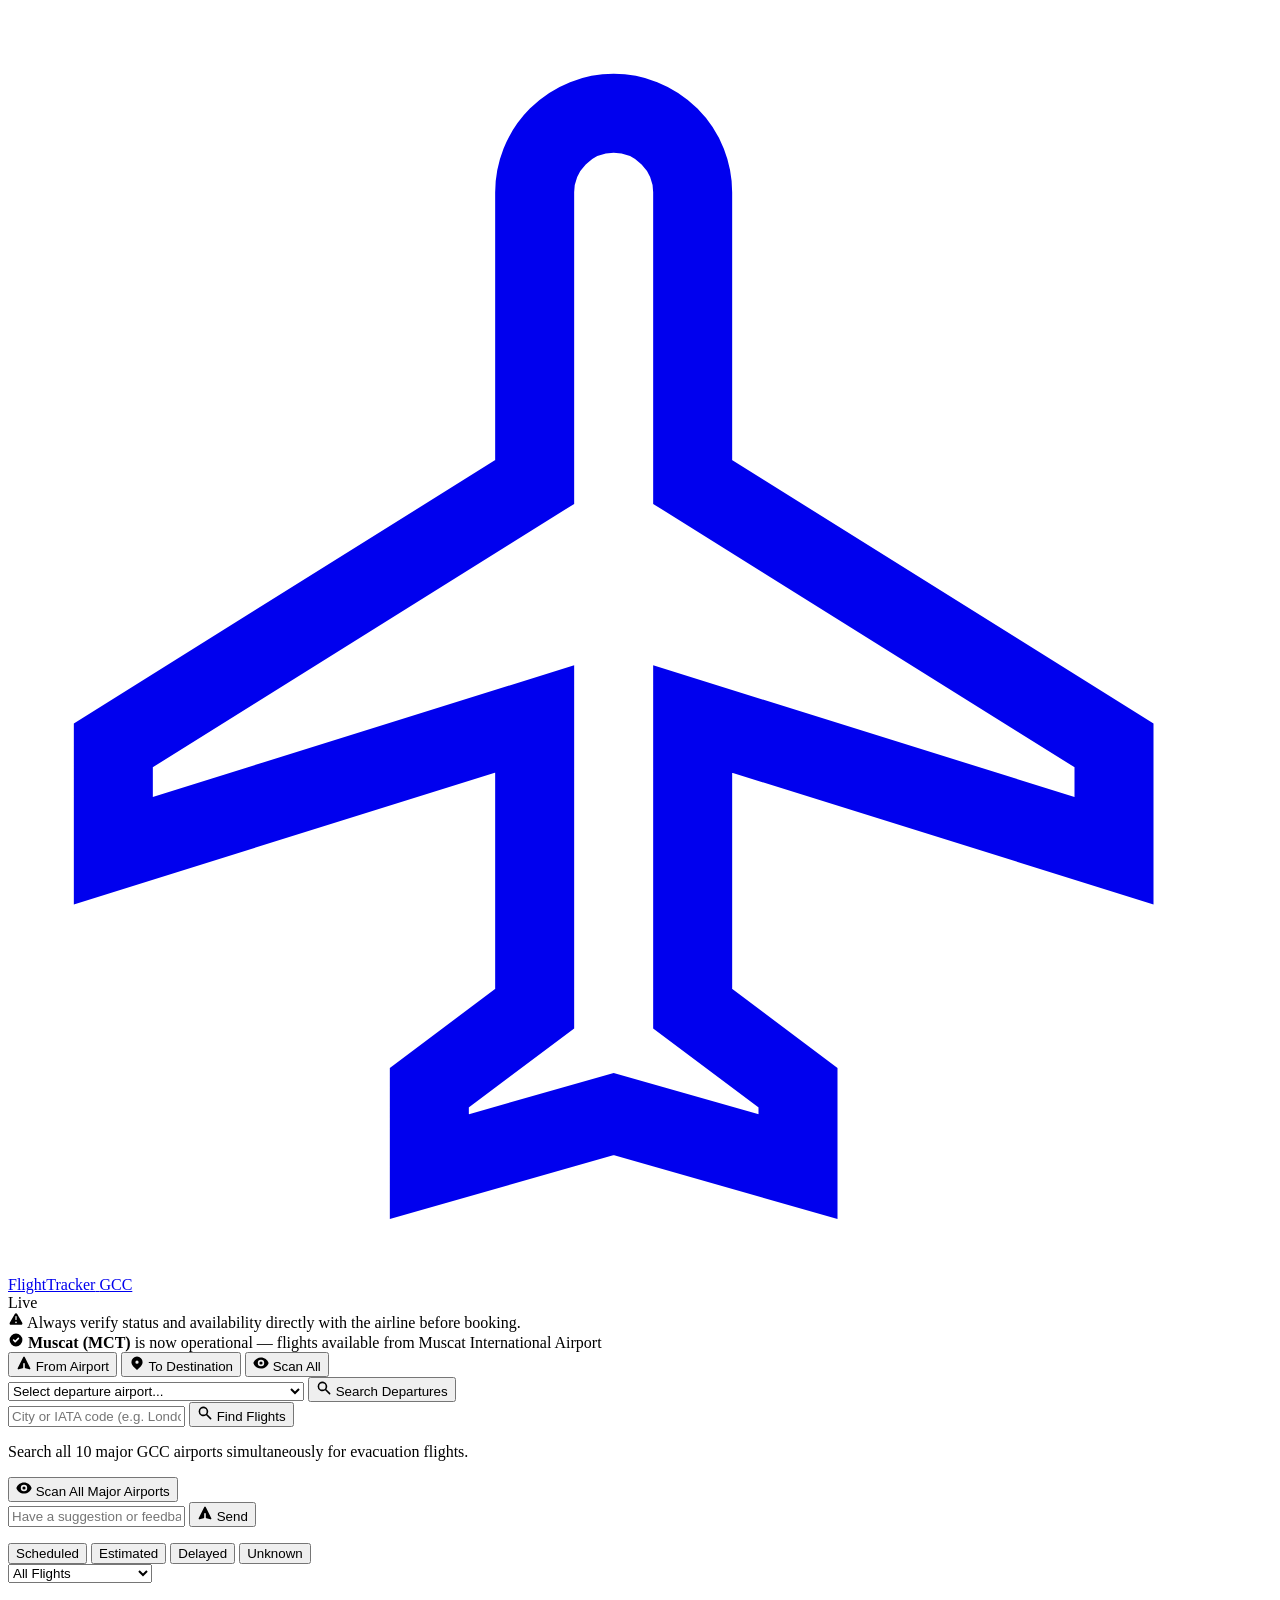
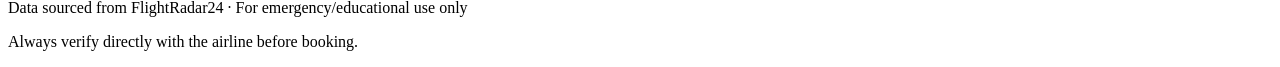
==== public/index.html @ 7401077b "Dark aviation theme, fix departed count, improve airline deep-links - Redesign: Dark command center " ====
<!DOCTYPE html>
<html lang="en">
<head>
    <meta charset="UTF-8">
    <meta name="viewport" content="width=device-width, initial-scale=1.0">
    <title>GCC Evacuation Flight Tracker</title>
    <link rel="preconnect" href="https://fonts.googleapis.com">
    <link rel="preconnect" href="https://fonts.gstatic.com" crossorigin>
    <link href="https://fonts.googleapis.com/css2?family=Inter:wght@400;500;600;700;800&family=JetBrains+Mono:wght@500;700&display=swap" rel="stylesheet">
    <link rel="stylesheet" href="/style.css">
    <script>
      window.va = window.va || function () { (window.vaq = window.vaq || []).push(arguments); };
    </script>
    <script defer src="/_vercel/insights/script.js"></script>
</head>
<body>

    <!-- Top bar: branding + live indicators -->
    <nav class="topbar">
        <div class="topbar-inner">
            <div class="brand">
                <a href="/" class="brand-link">
                    <svg class="brand-icon" viewBox="0 0 24 24" fill="none" stroke="currentColor" stroke-width="1.5"><path d="M21 16v-2l-8-5V3.5a1.5 1.5 0 00-3 0V9l-8 5v2l8-2.5V19l-2 1.5V22l3.5-1 3.5 1v-1.5L13 19v-5.5l8 2.5z"/></svg>
                    <div>
                        <span class="brand-title">FlightTracker</span>
                        <span class="brand-region">GCC</span>
                    </div>
                </a>
            </div>
            <div class="topbar-right">
                <span id="connection-pill" class="pill pill-live hidden">
                    <span class="live-dot"></span>
                    <span id="connection-text">Live</span>
                </span>
                <span id="auto-refresh-info" class="pill pill-muted"></span>
            </div>
        </div>
    </nav>

    <!-- Alert banner -->
    <div class="alert-strip">
        <svg viewBox="0 0 20 20" fill="currentColor" width="16" height="16"><path fill-rule="evenodd" d="M8.485 2.495c.673-1.167 2.357-1.167 3.03 0l6.28 10.875c.673 1.167-.168 2.625-1.516 2.625H3.72c-1.347 0-2.189-1.458-1.515-2.625L8.485 2.495zM10 5a.75.75 0 01.75.75v3.5a.75.75 0 01-1.5 0v-3.5A.75.75 0 0110 5zm0 9a1 1 0 100-2 1 1 0 000 2z" clip-rule="evenodd"/></svg>
        Always verify status and availability directly with the airline before booking.
    </div>

    <!-- Operational status banners -->
    <div class="ops-banner ops-banner-open">
        <svg viewBox="0 0 20 20" fill="currentColor" width="16" height="16"><path fill-rule="evenodd" d="M10 18a8 8 0 100-16 8 8 0 000 16zm3.707-9.293a1 1 0 00-1.414-1.414L9 10.586 7.707 9.293a1 1 0 00-1.414 1.414l2 2a1 1 0 001.414 0l4-4z" clip-rule="evenodd"/></svg>
        <span><strong>Muscat (MCT)</strong> is now operational &mdash; flights available from Muscat International Airport</span>
    </div>

    <main>
        <!-- Search panel -->
        <section class="search-panel">
            <div class="search-tabs">
                <button class="tab active" data-tab="departure" onclick="switchTab('departure')">
                    <svg viewBox="0 0 20 20" fill="currentColor" width="16" height="16"><path d="M10.894 2.553a1 1 0 00-1.788 0l-7 14a1 1 0 001.169 1.409l5-1.429A1 1 0 009 15.571V11a1 1 0 112 0v4.571a1 1 0 00.725.962l5 1.428a1 1 0 001.17-1.408l-7-14z"/></svg>
                    From Airport
                </button>
                <button class="tab" data-tab="destination" onclick="switchTab('destination')">
                    <svg viewBox="0 0 20 20" fill="currentColor" width="16" height="16"><path fill-rule="evenodd" d="M5.05 4.05a7 7 0 119.9 9.9L10 18.9l-4.95-4.95a7 7 0 010-9.9zM10 11a2 2 0 100-4 2 2 0 000 4z" clip-rule="evenodd"/></svg>
                    To Destination
                </button>
                <button class="tab" data-tab="scan" onclick="switchTab('scan')">
                    <svg viewBox="0 0 20 20" fill="currentColor" width="16" height="16"><path d="M10 12a2 2 0 100-4 2 2 0 000 4z"/><path fill-rule="evenodd" d="M.458 10C1.732 5.943 5.522 3 10 3s8.268 2.943 9.542 7c-1.274 4.057-5.064 7-9.542 7S1.732 14.057.458 10zM14 10a4 4 0 11-8 0 4 4 0 018 0z" clip-rule="evenodd"/></svg>
                    Scan All
                </button>
            </div>

            <div class="search-body">
                <!-- Departure tab -->
                <div class="tab-content active" id="tab-departure">
                    <select id="airport-select" class="input-field">
                        <option value="">Select departure airport...</option>
                        <optgroup label="Major Hubs">
                            <option value="DXB">Dubai (DXB) - Dubai International</option>
                            <option value="AUH">Abu Dhabi (AUH) - Zayed International</option>
                            <option value="DOH">Doha (DOH) - Hamad International</option>
                            <option value="RUH">Riyadh (RUH) - King Khalid International</option>
                            <option value="JED">Jeddah (JED) - King Abdulaziz International</option>
                            <option value="KWI">Kuwait City (KWI) - Kuwait International</option>
                            <option value="MCT">Muscat (MCT) - Muscat International</option>
                            <option value="BAH">Manama (BAH) - Bahrain International</option>
                            <option value="DMM">Dammam (DMM) - King Fahd International</option>
                            <option value="SHJ">Sharjah (SHJ) - Sharjah International</option>
                        </optgroup>
                        <optgroup label="Other GCC Airports">
                            <option value="DWC">Dubai (DWC) - Al Maktoum International</option>
                            <option value="RKT">Ras Al Khaimah (RKT)</option>
                            <option value="FJR">Fujairah (FJR)</option>
                            <option value="MED">Medina (MED)</option>
                            <option value="AHB">Abha (AHB)</option>
                            <option value="TIF">Taif (TIF)</option>
                            <option value="TUU">Tabuk (TUU)</option>
                            <option value="GIZ">Jazan (GIZ)</option>
                            <option value="SLL">Salalah (SLL)</option>
                        </optgroup>
                    </select>
                    <button id="btn-search" class="btn-primary" onclick="searchFlights()">
                        <svg viewBox="0 0 20 20" fill="currentColor" width="16" height="16"><path fill-rule="evenodd" d="M8 4a4 4 0 100 8 4 4 0 000-8zM2 8a6 6 0 1110.89 3.476l4.817 4.817a1 1 0 01-1.414 1.414l-4.816-4.816A6 6 0 012 8z" clip-rule="evenodd"/></svg>
                        Search Departures
                    </button>
                </div>

                <!-- Destination tab -->
                <div class="tab-content" id="tab-destination">
                    <input type="text" id="dest-input" class="input-field" placeholder="City or IATA code (e.g. London, LHR, DEL...)" maxlength="40" autocomplete="off">
                    <button id="btn-dest-search" class="btn-primary" onclick="searchByDestination()">
                        <svg viewBox="0 0 20 20" fill="currentColor" width="16" height="16"><path fill-rule="evenodd" d="M8 4a4 4 0 100 8 4 4 0 000-8zM2 8a6 6 0 1110.89 3.476l4.817 4.817a1 1 0 01-1.414 1.414l-4.816-4.816A6 6 0 012 8z" clip-rule="evenodd"/></svg>
                        Find Flights
                    </button>
                </div>

                <!-- Scan tab -->
                <div class="tab-content" id="tab-scan">
                    <p class="scan-desc">Search all 10 major GCC airports simultaneously for evacuation flights.</p>
                    <button id="btn-scan-all" class="btn-danger" onclick="scanAll()">
                        <svg viewBox="0 0 20 20" fill="currentColor" width="16" height="16"><path d="M10 12a2 2 0 100-4 2 2 0 000 4z"/><path fill-rule="evenodd" d="M.458 10C1.732 5.943 5.522 3 10 3s8.268 2.943 9.542 7c-1.274 4.057-5.064 7-9.542 7S1.732 14.057.458 10zM14 10a4 4 0 11-8 0 4 4 0 018 0z" clip-rule="evenodd"/></svg>
                        Scan All Major Airports
                    </button>
                </div>
            </div>
        </section>

        <!-- Suggestion box -->
        <section class="suggestion-box">
            <form id="suggestion-form" onsubmit="submitSuggestion(event)">
                <div class="suggestion-inner">
                    <input type="text" id="suggestion-input" class="input-field" placeholder="Have a suggestion or feedback? Type here..." maxlength="300" autocomplete="off">
                    <button type="submit" class="btn-suggestion">
                        <svg viewBox="0 0 20 20" fill="currentColor" width="16" height="16"><path d="M10.894 2.553a1 1 0 00-1.788 0l-7 14a1 1 0 001.169 1.409l5-1.429A1 1 0 009 15.571V11a1 1 0 112 0v4.571a1 1 0 00.725.962l5 1.428a1 1 0 001.17-1.408l-7-14z"/></svg>
                        Send
                    </button>
                </div>
                <p id="suggestion-feedback" class="suggestion-feedback hidden"></p>
            </form>
        </section>

        <!-- Filter bar -->
        <section class="filter-bar" id="filter-bar">
            <div class="status-pills">
                <button class="status-pill active" data-status="scheduled" onclick="toggleStatusPill(this)">Scheduled</button>
                <button class="status-pill active" data-status="estimated" onclick="toggleStatusPill(this)">Estimated</button>
                <button class="status-pill" data-status="delayed" onclick="toggleStatusPill(this)">Delayed</button>
                <button class="status-pill" data-status="unknown" onclick="toggleStatusPill(this)">Unknown</button>
            </div>
            <div class="filter-meta">
                <select id="filter-availability" class="filter-select">
                    <option value="all">All Flights</option>
                    <option value="available">Seats Available</option>
                    <option value="unknown">Unknown Availability</option>
                </select>
                <span id="avail-status-text" class="meta-text"></span>
            </div>
        </section>

        <!-- Status row -->
        <section id="status-bar" class="status-row hidden">
            <div class="status-left">
                <span id="status-text"></span>
                <span id="flight-count" class="flight-count"></span>
            </div>
            <div class="status-right">
                <span id="last-updated" class="meta-text"></span>
            </div>
        </section>

        <!-- Departed flights summary banner (major airports only) -->
        <div id="departed-summary" class="departed-summary hidden"></div>

        <div id="error-banner" class="error-banner hidden"></div>

        <!-- Results -->
        <section id="results">
            <div id="flights-container"></div>
        </section>

    </main>

    <footer>
        <p>Data sourced from FlightRadar24 &middot; For emergency/educational use only</p>
        <p>Always verify directly with the airline before booking.</p>
    </footer>

    <script>
        const API_BASE = '/api';
        const AUTO_REFRESH_SECONDS = 120;
        const FETCH_TIMEOUT_MS = 15000;
        const MAX_RETRIES = 2;
        const ROWS_PER_PAGE = 15;

        let autoRefreshTimer = null;
        let countdownTimer = null;
        let countdownSeconds = 0;
        let lastFetchedAt = null;
        let lastMode = null;
        let lastSearchIata = null;
        let lastSearchDest = null;
        let lastData = null;

        const currentPage = {};
        let lastFiltered = null;

        // Availability state
        const availabilityCache = {};
        let availabilityEnabled = false;
        let availabilityChecking = false;
        let availRefreshTimer = null;
        const AVAIL_REFRESH_MS = 120000;

        // AviationStack verification state
        const verificationCache = {};
        let verificationEnabled = false;
        let verificationChecking = false;
        let verifyRefreshTimer = null;
        const VERIFY_REFRESH_MS = 900000;

        // ---- Tab switching ----

        function switchTab(tab) {
            document.querySelectorAll('.tab').forEach(t => t.classList.toggle('active', t.dataset.tab === tab));
            document.querySelectorAll('.tab-content').forEach(c => c.classList.remove('active'));
            document.getElementById(`tab-${tab}`).classList.add('active');
        }

        // ---- Fetch with timeout and retry ----

        async function fetchWithTimeout(url, timeoutMs = FETCH_TIMEOUT_MS) {
            const controller = new AbortController();
            const id = setTimeout(() => controller.abort(), timeoutMs);
            try {
                const resp = await fetch(url, { signal: controller.signal });
                clearTimeout(id);
                return resp;
            } catch (e) {
                clearTimeout(id);
                throw e;
            }
        }

        async function fetchWithRetry(url, retries = MAX_RETRIES) {
            let lastErr;
            let lastResp;
            for (let i = 0; i <= retries; i++) {
                try {
                    const resp = await fetchWithTimeout(url);
                    if (resp.ok) return resp;
                    lastResp = resp;
                    if (resp.status >= 400 && resp.status < 500) return resp;
                    if (i >= retries) return resp;
                } catch (e) {
                    lastErr = e;
                }
                if (i < retries) {
                    const wait = 1000 * (2 ** i);
                    await new Promise(r => setTimeout(r, wait));
                }
            }
            if (lastResp) return lastResp;
            throw lastErr;
        }

        async function safeJson(resp) {
            try {
                return await resp.json();
            } catch (e) {
                const text = await resp.text().catch(() => '');
                return { error: text || `Server error (HTTP ${resp.status})` };
            }
        }

        // ---- Status and errors ----

        function showStatus(msg, count) {
            const bar = document.getElementById('status-bar');
            document.getElementById('status-text').textContent = msg;
            document.getElementById('flight-count').textContent = count !== undefined ? `${count} flights` : '';
            bar.classList.remove('hidden');
        }

        function updateTimestamp() {
            const el = document.getElementById('last-updated');
            if (lastFetchedAt) el.textContent = `Updated: ${lastFetchedAt}`;
        }

        function showError(msg) {
            const banner = document.getElementById('error-banner');
            banner.textContent = msg;
            banner.classList.remove('hidden');
        }

        function clearError() {
            document.getElementById('error-banner').classList.add('hidden');
        }

        // ---- Auto-refresh ----

        function startAutoRefresh() {
            stopAutoRefresh();
            countdownSeconds = AUTO_REFRESH_SECONDS;
            updateCountdown();
            countdownTimer = setInterval(() => {
                countdownSeconds--;
                if (countdownSeconds <= 0) {
                    stopAutoRefresh();
                    triggerRefresh();
                    return;
                }
                updateCountdown();
            }, 1000);
        }

        function stopAutoRefresh() {
            if (countdownTimer) clearInterval(countdownTimer);
            countdownTimer = null;
            const el = document.getElementById('auto-refresh-info');
            if (el) el.textContent = '';
        }

        function updateCountdown() {
            const el = document.getElementById('auto-refresh-info');
            if (el) el.textContent = `${countdownSeconds}s`;
        }

        function triggerRefresh() {
            if (lastMode === 'scan') scanAll();
            else if (lastMode === 'dest' && lastSearchDest) {
                document.getElementById('dest-input').value = lastSearchDest;
                searchByDestination();
            } else if (lastMode === 'search' && lastSearchIata) {
                document.getElementById('airport-select').value = lastSearchIata;
                searchFlights();
            }
        }

        // ---- Filters ----

        function getStatusFilters() {
            const filters = [];
            document.querySelectorAll('.status-pill.active').forEach(pill => {
                filters.push(pill.dataset.status);
            });
            return filters;
        }

        function toggleStatusPill(el) {
            el.classList.toggle('active');
            for (const k in currentPage) currentPage[k] = 1;
            applyFiltersAndRender();
        }

        function filterFlights(flights) {
            const allowed = getStatusFilters();
            return flights.filter(f => {
                const s = f.status.toLowerCase();
                if (allowed.includes(s)) return true;
                if (allowed.includes('unknown') && !['scheduled', 'estimated', 'delayed', 'canceled', 'cancelled', 'diverted', 'landed'].includes(s)) return true;
                return false;
            });
        }

        const columnFilters = { flight: '', airline: '', destination: '', departure: '', status: '', aircraft: '' };

        function applyColumnFilters(flights) {
            return flights.filter(f => {
                if (columnFilters.flight && !f.flight_number.toLowerCase().includes(columnFilters.flight)) return false;
                if (columnFilters.airline && !f.airline_name.toLowerCase().includes(columnFilters.airline)) return false;
                if (columnFilters.destination) {
                    const destText = (f.destination_iata + ' ' + f.destination_name).toLowerCase();
                    if (!destText.includes(columnFilters.destination)) return false;
                }
                if (columnFilters.departure && !f.scheduled_departure.toLowerCase().includes(columnFilters.departure)) return false;
                if (columnFilters.status && !f.status.toLowerCase().includes(columnFilters.status)) return false;
                if (columnFilters.aircraft && !(f.aircraft_type || '').toLowerCase().includes(columnFilters.aircraft)) return false;
                return true;
            });
        }

        let filterDebounce = null;
        function onColumnFilter(col, value) {
            columnFilters[col] = value.toLowerCase().trim();
            for (const k in currentPage) currentPage[k] = 1;
            if (filterDebounce) clearTimeout(filterDebounce);
            filterDebounce = setTimeout(() => {
                applyFiltersAndRender();
            }, 150);
        }

        // ---- Data fetching ----

        async function searchFlights() {
            const select = document.getElementById('airport-select');
            const iata = select.value;
            if (!iata) { alert('Please select a departure airport.'); return; }

            clearError();
            stopAutoRefresh();
            lastMode = 'search';
            lastSearchIata = iata;

            const btn = document.getElementById('btn-search');
            btn.disabled = true;
            btn.innerHTML = '<span class="spinner"></span> Searching...';
            showStatus(`Fetching departures from ${iata}...`);

            try {
                const resp = await fetchWithRetry(`${API_BASE}/departures/${iata}`);
                const data = await safeJson(resp);
                if (data.error) {
                    showError(`Error fetching ${iata}: ${data.error}`);
                    if (!lastData) showStatus('Failed to load. Retrying automatically...');
                } else {
                    lastData = {[iata]: { airport_name: data.airport_name, city: data.city, flights: data.flights, departed_today: data.departed_today || 0 }};
                    currentPage[iata] = 1;
                    lastFetchedAt = data.fetched_at || new Date().toISOString();
                    updateTimestamp();
                    applyFiltersAndRender();
                    checkAvailabilityForLoadedFlights();
                    verifyLoadedFlights();
                }
            } catch (e) {
                showError(`Network error: ${e.message}. Will retry automatically.`);
            } finally {
                btn.disabled = false;
                btn.innerHTML = '<svg viewBox="0 0 20 20" fill="currentColor" width="16" height="16"><path fill-rule="evenodd" d="M8 4a4 4 0 100 8 4 4 0 000-8zM2 8a6 6 0 1110.89 3.476l4.817 4.817a1 1 0 01-1.414 1.414l-4.816-4.816A6 6 0 012 8z" clip-rule="evenodd"/></svg> Search Departures';
                startAutoRefresh();
            }
        }

        const MAJOR_AIRPORTS = ['DXB','AUH','DOH','RUH','JED','KWI','MCT','BAH','DMM','SHJ'];

        async function scanAll() {
            clearError();
            stopAutoRefresh();
            lastMode = 'scan';

            const btn = document.getElementById('btn-scan-all');
            btn.disabled = true;
            btn.innerHTML = '<span class="spinner"></span> Scanning...';
            lastData = {};
            lastFiltered = null;
            const fc = document.getElementById('flights-container');
            fc.querySelectorAll('[data-airport]').forEach(el => el.remove());
            const em = fc.querySelector('.no-flights');
            if (em) em.remove();

            let completed = 0, failed = 0;
            const total = MAJOR_AIRPORTS.length;
            showStatus(`Scanning airports... 0/${total} done`);

            const promises = MAJOR_AIRPORTS.map(async (iata) => {
                try {
                    const resp = await fetchWithRetry(`${API_BASE}/departures/${iata}`);
                    const data = await safeJson(resp);
                    if (!data.error && data.flights) {
                        lastData[iata] = { airport_name: data.airport_name, city: data.city, flights: data.flights, departed_today: data.departed_today || 0 };
                        currentPage[iata] = currentPage[iata] || 1;
                        if (data.fetched_at) lastFetchedAt = data.fetched_at;
                    } else { failed++; }
                } catch (e) {
                    console.error(`Failed to fetch ${iata}:`, e);
                    failed++;
                }
                completed++;
                showStatus(`Scanning airports... ${completed}/${total} done`);
                applyFiltersAndRender();
            });

            await Promise.all(promises);
            btn.disabled = false;
            btn.innerHTML = '<svg viewBox="0 0 20 20" fill="currentColor" width="16" height="16"><path d="M10 12a2 2 0 100-4 2 2 0 000 4z"/><path fill-rule="evenodd" d="M.458 10C1.732 5.943 5.522 3 10 3s8.268 2.943 9.542 7c-1.274 4.057-5.064 7-9.542 7S1.732 14.057.458 10zM14 10a4 4 0 11-8 0 4 4 0 018 0z" clip-rule="evenodd"/></svg> Scan All Major Airports';
            if (failed > 0) showError(`${failed} airport(s) failed to load. Showing available data. Will auto-refresh.`);
            updateTimestamp();
            applyFiltersAndRender();
            checkAvailabilityForLoadedFlights();
            verifyLoadedFlights();
            startAutoRefresh();
        }

        // ---- Destination search ----

        const DEST_ALIASES = {
            'london': 'LHR', 'heathrow': 'LHR', 'gatwick': 'LGW',
            'new york': 'JFK', 'jfk': 'JFK', 'newark': 'EWR',
            'los angeles': 'LAX', 'la': 'LAX',
            'paris': 'CDG', 'charles de gaulle': 'CDG',
            'frankfurt': 'FRA', 'munich': 'MUC',
            'istanbul': 'IST', 'ataturk': 'IST',
            'delhi': 'DEL', 'new delhi': 'DEL',
            'mumbai': 'BOM', 'bombay': 'BOM',
            'bangalore': 'BLR', 'bengaluru': 'BLR',
            'chennai': 'MAA', 'madras': 'MAA',
            'hyderabad': 'HYD', 'kolkata': 'CCU', 'calcutta': 'CCU',
            'kochi': 'COK', 'cochin': 'COK',
            'colombo': 'CMB', 'sri lanka': 'CMB',
            'manila': 'MNL', 'bangkok': 'BKK',
            'singapore': 'SIN', 'kuala lumpur': 'KUL', 'kl': 'KUL',
            'hong kong': 'HKG', 'tokyo': 'NRT', 'narita': 'NRT',
            'sydney': 'SYD', 'melbourne': 'MEL',
            'toronto': 'YYZ', 'vancouver': 'YVR',
            'johannesburg': 'JNB', 'nairobi': 'NBO',
            'addis ababa': 'ADD', 'cairo': 'CAI',
            'amman': 'AMM', 'beirut': 'BEY',
            'karachi': 'KHI', 'lahore': 'LHE', 'islamabad': 'ISB',
            'dhaka': 'DAC', 'kathmandu': 'KTM',
            'jakarta': 'CGK', 'cebu': 'CEB',
        };

        function resolveDestCode(input) {
            const trimmed = input.trim().toUpperCase();
            if (/^[A-Z]{3}$/.test(trimmed)) return trimmed;
            const lower = input.trim().toLowerCase();
            if (DEST_ALIASES[lower]) return DEST_ALIASES[lower];
            for (const [alias, code] of Object.entries(DEST_ALIASES)) {
                if (alias.includes(lower) || lower.includes(alias)) return code;
            }
            return null;
        }

        async function searchByDestination() {
            const input = document.getElementById('dest-input').value.trim();
            if (!input) { alert('Please enter a destination airport code or city name.'); return; }

            const destCode = resolveDestCode(input);
            if (!destCode) {
                alert(`Could not find airport for "${input}". Try a 3-letter IATA code (e.g. LHR, DEL, JFK).`);
                return;
            }

            clearError();
            stopAutoRefresh();
            lastMode = 'dest';
            lastSearchDest = input;

            const btn = document.getElementById('btn-dest-search');
            btn.disabled = true;
            btn.innerHTML = '<span class="spinner"></span> Searching...';
            lastData = {};
            lastFiltered = null;
            const fc = document.getElementById('flights-container');
            fc.querySelectorAll('[data-airport]').forEach(el => el.remove());
            const em = fc.querySelector('.no-flights');
            if (em) em.remove();

            showStatus(`Searching all GCC airports for flights to ${destCode}...`);

            try {
                const resp = await fetchWithRetry(`${API_BASE}/search/destination/${destCode}`);
                const data = await safeJson(resp);

                if (data.error) {
                    showError(`Error: ${data.error}`);
                } else {
                    lastFetchedAt = data.fetched_at || new Date().toISOString();
                    updateTimestamp();

                    for (const [airport, info] of Object.entries(data.airports || {})) {
                        lastData[airport] = {
                            airport_name: info.airport_name,
                            city: info.city,
                            flights: info.flights,
                            departed_today: info.departed_today || 0,
                        };
                        currentPage[airport] = 1;
                    }

                    if (data.total_flights === 0) {
                        showStatus(`No flights found to ${destCode} from any GCC airport`, 0);
                    } else {
                        applyFiltersAndRender();
                        checkAvailabilityForLoadedFlights();
                        verifyLoadedFlights();
                    }
                }
            } catch (e) {
                showError(`Network error: ${e.message}. Will retry automatically.`);
            } finally {
                btn.disabled = false;
                btn.innerHTML = '<svg viewBox="0 0 20 20" fill="currentColor" width="16" height="16"><path fill-rule="evenodd" d="M8 4a4 4 0 100 8 4 4 0 000-8zM2 8a6 6 0 1110.89 3.476l4.817 4.817a1 1 0 01-1.414 1.414l-4.816-4.816A6 6 0 012 8z" clip-rule="evenodd"/></svg> Find Flights';
                startAutoRefresh();
            }
        }

        document.getElementById('dest-input').addEventListener('keydown', (e) => {
            if (e.key === 'Enter') searchByDestination();
        });

        // ---- Rendering ----

        function hasAvailabilityData() {
            return Object.values(availabilityCache).some(a => !a.checking && a.available !== null);
        }

        function getAvailabilityFilter() {
            return document.getElementById('filter-availability').value;
        }

        function applyAvailabilityFilter(flights, airport) {
            const filter = getAvailabilityFilter();
            if (filter === 'all') return flights;
            return flights.filter(f => {
                const depDate = f.scheduled_departure.split(' ')[0] || '';
                const key = `${airport}-${f.destination_iata}-${depDate}`;
                const avail = availabilityCache[key];
                if (filter === 'available') {
                    return avail && avail.available === true;
                } else if (filter === 'unknown') {
                    return !avail || avail.available === null || avail.checking;
                }
                return true;
            });
        }

        // Show departed counts for all major hub airports
        const DEPARTED_BANNER_AIRPORTS = MAJOR_AIRPORTS;

        function updateDepartedSummary() {
            const el = document.getElementById('departed-summary');
            if (!lastData) { el.classList.add('hidden'); return; }

            const items = [];
            for (const iata of DEPARTED_BANNER_AIRPORTS) {
                const info = lastData[iata];
                if (!info) continue;
                const count = info.departed_today || 0;
                items.push({ iata, count });
            }

            if (items.length === 0) { el.classList.add('hidden'); return; }

            const totalDeparted = items.reduce((s, i) => s + i.count, 0);
            const activeCount = items.filter(i => i.count > 0).length;
            const label = `<span class="dep-label"><svg viewBox="0 0 20 20" fill="currentColor" width="14" height="14"><path d="M10.894 2.553a1 1 0 00-1.788 0l-7 14a1 1 0 001.169 1.409l5-1.429A1 1 0 009 15.571V11a1 1 0 112 0v4.571a1 1 0 00.725.962l5 1.428a1 1 0 001.17-1.408l-7-14z"/></svg> Departures (12h):</span>`;
            const chips = items.map(({ iata, count }) => {
                const cls = count > 0 ? 'dep-chip dep-chip-active' : 'dep-chip dep-chip-zero';
                return `<span class="${cls}"><strong>${iata}</strong> ${count}</span>`;
            }).join('');

            el.innerHTML = label + chips;
            el.classList.remove('hidden');
        }

        function applyFiltersAndRender() {
            if (!lastData) return;
            const filtered = {};
            let totalCount = 0;
            for (const [airport, info] of Object.entries(lastData)) {
                let flights = filterFlights(info.flights);
                flights = applyColumnFilters(flights);
                flights = applyAvailabilityFilter(flights, airport);
                filtered[airport] = {
                    airport_name: info.airport_name,
                    city: info.city,
                    count: flights.length,
                    departed_today: info.departed_today || 0,
                    flights: flights,
                };
                totalCount += flights.length;
            }
            lastFiltered = filtered;
            const airportNames = Object.keys(filtered).join(', ');
            showStatus(`${airportNames}`, totalCount);
            renderFlights(filtered);
            updateDepartedSummary();
        }

        // ---- Google Flights protobuf URL builder ----

        function _pbVarint(val) {
            const b = [];
            do { b.push((val & 0x7f) | (val > 0x7f ? 0x80 : 0)); val >>>= 7; } while (val > 0);
            return b;
        }
        function _pbTag(field, wire) { return _pbVarint((field << 3) | wire); }
        function _pbStr(field, str) {
            const enc = new TextEncoder().encode(str);
            return [..._pbTag(field, 2), ..._pbVarint(enc.length), ...enc];
        }
        function _pbMsg(field, data) {
            return [..._pbTag(field, 2), ..._pbVarint(data.length), ...data];
        }
        function _pbInt(field, val) {
            return [..._pbTag(field, 0), ..._pbVarint(val)];
        }

        function buildGoogleFlightsUrl(originIata, destIata, dateStr, airlineIcao) {
            const orig = [..._pbInt(1, 1), ..._pbStr(2, originIata)];
            const dest = [..._pbInt(1, 1), ..._pbStr(2, destIata)];
            // Add airline filter if we have an IATA code
            const airlineIata = airlineIcao ? ICAO_TO_IATA[airlineIcao.toUpperCase()] : null;
            const slice = [
                ..._pbStr(2, dateStr),
                ...(airlineIata ? _pbStr(6, airlineIata) : []),
                ..._pbMsg(13, orig),
                ..._pbMsg(14, dest),
            ];
            const root = _pbMsg(3, slice);
            const b64 = btoa(String.fromCharCode(...root))
                .replace(/\+/g, '-').replace(/\//g, '_').replace(/=+$/, '');
            return `https://www.google.com/travel/flights/search?tfs=${b64}&hl=en`;
        }

        // Date helper: '2026-03-15' → '15032026' (DDMMYYYY)
        function _dateDDMMYYYY(d) { const p = d.split('-'); return p[2] + p[1] + p[0]; }
        // Date helper: '2026-03-15' → '150326' (DDMMYY)
        function _dateDDMMYY(d) { const p = d.split('-'); return p[2] + p[1] + p[0].slice(2); }
        // Date helper: '2026-03-15' → '20260315'
        function _dateCompact(d) { return d.replace(/-/g, ''); }

        // ICAO → IATA airline code mapping (for Google Flights airline filter)
        const ICAO_TO_IATA = {
            UAE:'EK',QTR:'QR',ETD:'EY',SVA:'SV',GFA:'GF',KAC:'KU',OMA:'WY',
            FDB:'FZ',ABY:'G9',NAS:'XY',THY:'TK',BAW:'BA',DLH:'LH',AFR:'AF',
            KLM:'KL',SIA:'SQ',CPA:'CX',DAL:'DL',AAL:'AA',UAL:'UA',AIC:'AI',
            IGO:'6E',PAL:'PR',MAS:'MH',PIA:'PK',EGF:'MS',RJA:'RJ',MEA:'ME',
            ETH:'ET',KQA:'KQ',SWR:'LX',AUA:'OS',TAP:'TP',WIZ:'W6',
        };

        const AIRLINE_LINKS = {
            // --- GCC major carriers (deep links with pre-filled search) ---
            QTR: (o, d, date) =>
                `https://booking.qatarairways.com/nsp/views/deepLinkLoader.xhtml?widget=QR&searchType=F&addTax498=1&min498=Y&tripType=O&origin=${o}&destination=${d}&departing=${date}&adults=1&children=0&infants=0&teenager=0&Class=Y&lang=en`,
            UAE: (o, d, date) =>
                `https://www.emirates.com/flights/search/?departureDate=${_dateCompact(date)}&returnDate=&origin=${o}&destination=${d}&adults=1&children=0&infants=0&class=Economy&tripType=OW`,
            ETD: (o, d, date) =>
                `https://www.etihad.com/en/book/bookflight?departure=${_dateDDMMYYYY(date)}&from=${o}&to=${d}&adults=1&children=0&infants=0&class=Economy`,
            FDB: (o, d, date) =>
                `https://book.flydubai.com/Flight/Search?culture=en-gb&origin=${o}&destination=${d}&departure=${date}&adults=1&children=0&infants=0`,
            ABY: (o, d, date) =>
                `https://www.airarabia.com/en/booking?origin=${o}&destination=${d}&departure=${date}&adults=1&children=0&infants=0&tripType=one-way`,
            SVA: (o, d, date) =>
                `https://www.saudia.com/booking?origin=${o}&destination=${d}&departureDate=${date}&adults=1&children=0&infants=0&type=one-way`,
            GFA: (o, d, date) =>
                `https://www.gulfair.com/book?origin=${o}&destination=${d}&departDate=${date}&adults=1&children=0&infants=0&tripType=one-way`,
            KAC: (o, d, date) =>
                `https://www.kuwaitairways.com/en/booking?from=${o}&to=${d}&departure=${date}&adults=1&children=0&infants=0`,
            OMA: (o, d, date) =>
                `https://www.omanair.com/en/book?origin=${o}&destination=${d}&departureDate=${date}&adults=1&children=0&infants=0&tripType=O`,
            // --- International carriers (deep links where supported) ---
            THY: (o, d, date) =>
                `https://www.turkishairlines.com/en-int/flights/booking/?origin=${o}&destination=${d}&departureDate=${_dateDDMMYYYY(date)}&adults=1&children=0&infants=0`,
            BAW: (o, d, date) =>
                `https://www.britishairways.com/travel/book/public/en_gb?from=${o}&to=${d}&depDate=${_dateDDMMYY(date)}&cabin=M&adult=1&child=0&infant=0&type=OW`,
            DLH: (o, d, date) =>
                `https://www.lufthansa.com/xx/en/flight-search?origin=${o}&destination=${d}&outbound-date=${date}&cabin-class=economy&adults=1&children=0&infants=0&type=OW`,
            AFR: (o, d, date) =>
                `https://www.airfrance.com/booking/search?pax=1:0:0:0:0:0:0:0&cabinClass=ECONOMY&activeConnection=0&connections=${o}:A>${d}:A-${date}`,
            KLM: (o, d, date) =>
                `https://www.klm.com/booking/search?pax=1:0:0:0:0:0:0:0&cabinClass=ECONOMY&activeConnection=0&connections=${o}:A>${d}:A-${date}`,
            SIA: (o, d, date) =>
                `https://www.singaporeair.com/en_UK/plan-and-book/book-a-flight?from=${o}&to=${d}&departDate=${date}&cabinClass=Y&adults=1&children=0&infants=0`,
            CPA: 'https://www.cathaypacific.com/cx/en_HK/book-a-trip',
            DAL: (o, d, date) =>
                `https://www.delta.com/flight-search/search-results?departure=${o}&arrival=${d}&departureDate=${date}&passengers=1&tripType=ONE_WAY`,
            AAL: (o, d, date) =>
                `https://www.aa.com/booking/search?locale=en_US&type=OW&from=${o}&to=${d}&date=${date}&adult=1&child=0`,
            UAL: (o, d, date) =>
                `https://www.united.com/en/us/fsr/choose-flights?f=${o}&t=${d}&d=${date}&tt=1&at=1&sc=7&px=1&taxng=1&newHP=True&clm=7&st=bestmatches`,
            AIC: (o, d, date) =>
                `https://www.airindia.com/en/book.html?origin=${o}&destination=${d}&departDate=${date}&adults=1&children=0&infants=0&tripType=O`,
            IGO: (o, d, date) =>
                `https://www.goindigo.in/booking/flight-select?origin=${o}&destination=${d}&departDate=${date}&adults=1&children=0&infants=0`,
            PAL: 'https://www.philippineairlines.com/en/booking',
            MAS: 'https://www.malaysiaairlines.com/booking',
            PIA: 'https://www.piac.com.pk/booking',
            EGF: (o, d, date) =>
                `https://www.egyptair.com/en/fly/book-a-flight?origin=${o}&destination=${d}&departureDate=${date}&adults=1&children=0&infants=0`,
            RJA: 'https://www.rj.com/en/book',
            MEA: 'https://www.mea.com.lb/english/book',
            ETH: (o, d, date) =>
                `https://www.ethiopianairlines.com/book?origin=${o}&destination=${d}&departureDate=${date}&adults=1&children=0&infants=0&tripType=one-way`,
            KQA: 'https://www.kenya-airways.com/booking',
            SWR: (o, d, date) =>
                `https://www.swiss.com/ch/en/book/offers/flights?originCode=${o}&destinationCode=${d}&travelDate=${date}&cabinClass=economy&adults=1&children=0&infants=0&type=OW`,
            AUA: (o, d, date) =>
                `https://www.austrian.com/at/en/book/offers/flights?originCode=${o}&destinationCode=${d}&travelDate=${date}&cabinClass=economy&adults=1&children=0&infants=0&type=OW`,
            TAP: 'https://www.flytap.com/en/booking',
            WIZ: (o, d, date) =>
                `https://wizzair.com/en-gb/booking/select-flight/${o}/${d}/${date}/null/1/0/0/null`,
            NAS: (o, d, date) =>
                `https://booking.flynas.com/Search?culture=en&origin=${o}&destination=${d}&departure=${date}&adults=1&children=0&infants=0`,
        };

        function buildAirlineUrl(airlineIcao, origin, dest, date) {
            const entry = AIRLINE_LINKS[(airlineIcao || '').toUpperCase()];
            if (!entry) return '';
            if (typeof entry === 'function') return entry(origin, dest, date);
            return entry;
        }

        function buildKayakUrl(origin, dest, date, airlineIcao) {
            const airlineIata = airlineIcao ? ICAO_TO_IATA[airlineIcao.toUpperCase()] : null;
            const filter = airlineIata ? `&fs=airlines=${airlineIata}` : '';
            return `https://www.kayak.com/flights/${origin}-${dest}/${date}?sort=bestflight_a${filter}`;
        }

        function buildSkyscannerUrl(origin, dest, date) {
            const d = date.replace(/-/g, '').slice(2);
            return `https://www.skyscanner.com/transport/flights/${origin.toLowerCase()}/${dest.toLowerCase()}/${d}/`;
        }

        function getAvailabilityHtml(airport, flight) {
            const depDate = flight.scheduled_departure.split(' ')[0] || '';
            const gfUrl = buildGoogleFlightsUrl(airport, flight.destination_iata, depDate, flight.airline_icao);

            if (!availabilityEnabled) {
                return `<a href="${esc(gfUrl)}" target="_blank" rel="noopener" class="avail-badge avail-verify" title="Verify availability on Google Flights">Verify</a>`;
            }

            const key = `${airport}-${flight.destination_iata}-${depDate}`;
            const avail = availabilityCache[key];

            if (!avail) return `<a href="${esc(gfUrl)}" target="_blank" rel="noopener" class="avail-badge avail-verify">Verify</a>`;
            if (avail.checking) return '<span class="avail-badge avail-checking">Checking...</span>';
            if (avail.available === null) return `<a href="${esc(gfUrl)}" target="_blank" rel="noopener" class="avail-badge avail-verify">Verify</a>`;
            if (avail.available) {
                const seatText = avail.seats_available
                    ? `${avail.seats_available}${avail.seats_available >= 9 ? '+' : ''} seats`
                    : 'Bookable';
                const price = avail.cheapest
                    ? `<span class="avail-price">from ${esc(avail.cheapest.currency)} ${esc(avail.cheapest.price)}</span>`
                    : '';
                return `<span class="avail-badge avail-yes">${seatText}</span>${price}`;
            }
            return `<a href="${esc(gfUrl)}" target="_blank" rel="noopener" class="avail-badge avail-verify">Verify</a>`;
        }

        function buildTbody(pageFlights, airport) {
            const tbody = document.createElement('tbody');
            for (const flight of pageFlights) {
                const fn = (flight.flight_number || '').trim().toUpperCase();
                const verification = verificationCache[fn];
                const isCancelled = verification && verification.is_cancelled;

                const statusClass = isCancelled ? 'status-cancelled' : getStatusClass(flight.status);
                const statusText = isCancelled ? 'Cancelled' : flight.status;
                const depDate = flight.scheduled_departure.split(' ')[0] || '';
                const gfUrl = buildGoogleFlightsUrl(airport, flight.destination_iata, depDate, flight.airline_icao);
                const airlineUrl = buildAirlineUrl(flight.airline_icao, airport, flight.destination_iata, depDate);
                const kayakUrl = buildKayakUrl(airport, flight.destination_iata, depDate, flight.airline_icao);
                const skyscannerUrl = buildSkyscannerUrl(airport, flight.destination_iata, depDate);
                const row = document.createElement('tr');
                if (isCancelled) row.classList.add('flight-cancelled');
                row.innerHTML = `
                    <td>
                        <span class="cell-flight-num">${esc(flight.flight_number)}</span>
                        <span class="cell-airline">${esc(flight.airline_name)}</span>
                    </td>
                    <td>
                        <span class="cell-dest-code">${esc(flight.destination_iata)}</span>
                        <span class="cell-dest-name">${esc(flight.destination_name)}</span>
                    </td>
                    <td class="cell-time">${esc(flight.scheduled_departure)}</td>
                    <td><span class="status-badge ${statusClass}">${esc(statusText)}</span>${isCancelled ? '<span class="verified-tag">Verified</span>' : ''}</td>
                    <td class="cell-aircraft">${esc(flight.aircraft_type || '\u2014')}</td>
                    <td class="cell-avail">${getAvailabilityHtml(airport, flight)}</td>
                    <td class="cell-actions">
                        <a href="${esc(skyscannerUrl)}" target="_blank" rel="noopener" class="btn-action btn-sky" title="Skyscanner">Sky</a>
                        <a href="${esc(kayakUrl)}" target="_blank" rel="noopener" class="btn-action btn-kayak" title="KAYAK">Kayak</a>
                        ${airlineUrl ? `<a href="${esc(airlineUrl)}" target="_blank" rel="noopener" class="btn-action btn-airline" title="Airline website">Airline</a>` : ''}
                    </td>
                `;
                tbody.appendChild(row);
            }
            return tbody;
        }

        function buildPagination(airport, page, totalPages, totalFlights) {
            if (totalPages <= 1) return null;
            const pager = document.createElement('div');
            pager.className = 'pagination';

            const prevBtn = document.createElement('button');
            prevBtn.textContent = '\u2190 Prev';
            prevBtn.className = 'btn-page';
            prevBtn.disabled = page <= 1;
            prevBtn.addEventListener('click', () => { currentPage[airport]--; renderFlights(lastFiltered); });

            const pageInfo = document.createElement('span');
            pageInfo.className = 'page-info';
            pageInfo.textContent = `${page} / ${totalPages}`;

            const nextBtn = document.createElement('button');
            nextBtn.textContent = 'Next \u2192';
            nextBtn.className = 'btn-page';
            nextBtn.disabled = page >= totalPages;
            nextBtn.addEventListener('click', () => { currentPage[airport]++; renderFlights(lastFiltered); });

            pager.appendChild(prevBtn);
            pager.appendChild(pageInfo);
            pager.appendChild(nextBtn);
            return pager;
        }

        function createAirportSection(airport, info) {
            const section = document.createElement('div');
            section.className = 'airport-card';
            section.dataset.airport = airport;

            const header = document.createElement('div');
            header.className = 'airport-card-header';
            header.innerHTML = `
                <div class="airport-card-title">
                    <span class="airport-iata">${esc(airport)}</span>
                    <span class="airport-detail">${esc(info.city)} &middot; ${esc(info.airport_name)}</span>
                </div>
                <div class="airport-header-badges">
                    <span class="airport-departed-count"></span>
                    <span class="airport-flight-count"></span>
                </div>
            `;
            section.appendChild(header);

            const tableWrap = document.createElement('div');
            tableWrap.className = 'table-wrap';

            const table = document.createElement('table');
            const thead = document.createElement('thead');

            const headerRow = document.createElement('tr');
            const cols = [
                { label: 'Flight / Airline', key: 'flight' },
                { label: 'Destination',      key: 'destination' },
                { label: 'Departure',        key: 'departure' },
                { label: 'Status',           key: 'status' },
                { label: 'Aircraft',         key: 'aircraft' },
                { label: 'Avail.',           key: null },
                { label: 'Book',             key: null },
            ];
            cols.forEach(c => {
                const th = document.createElement('th');
                if (c.key) {
                    const wrap = document.createElement('div');
                    wrap.className = 'th-inner';
                    const lbl = document.createElement('span');
                    lbl.textContent = c.label;
                    wrap.appendChild(lbl);
                    const input = document.createElement('input');
                    input.type = 'text';
                    input.placeholder = 'Filter...';
                    input.className = 'col-filter';
                    input.dataset.col = c.key === 'flight' ? 'flight' : c.key;
                    // For combined flight/airline column, filter on flight number
                    if (c.key === 'flight') input.dataset.col = 'flight';
                    input.value = columnFilters[input.dataset.col] || '';
                    input.addEventListener('input', (e) => {
                        onColumnFilter(e.target.dataset.col, e.target.value);
                    });
                    wrap.appendChild(input);
                    th.appendChild(wrap);
                } else {
                    th.textContent = c.label;
                }
                headerRow.appendChild(th);
            });
            thead.appendChild(headerRow);
            table.appendChild(thead);
            table.appendChild(document.createElement('tbody'));

            tableWrap.appendChild(table);
            section.appendChild(tableWrap);
            return section;
        }

        function renderFlights(airportData) {
            const container = document.getElementById('flights-container');
            const airportsInData = new Set();

            for (const [airport, info] of Object.entries(airportData)) {
                if (!info.flights || info.flights.length === 0) continue;
                airportsInData.add(airport);

                const totalFlights = info.flights.length;
                const totalPages = Math.ceil(totalFlights / ROWS_PER_PAGE);
                if (!currentPage[airport] || currentPage[airport] > totalPages) currentPage[airport] = 1;
                const page = currentPage[airport];
                const startIdx = (page - 1) * ROWS_PER_PAGE;
                const pageFlights = info.flights.slice(startIdx, startIdx + ROWS_PER_PAGE);

                let section = container.querySelector(`[data-airport="${airport}"]`);
                if (!section) {
                    section = createAirportSection(airport, info);
                    container.appendChild(section);
                }

                section.querySelector('.airport-flight-count').textContent = `${info.count} flights`;

                const departedBadge = section.querySelector('.airport-departed-count');
                const departed = info.departed_today || 0;
                if (departed > 0) {
                    departedBadge.innerHTML = `<svg viewBox="0 0 20 20" fill="currentColor" width="12" height="12"><path fill-rule="evenodd" d="M10 18a8 8 0 100-16 8 8 0 000 16zm3.707-9.293a1 1 0 00-1.414-1.414L9 10.586 7.707 9.293a1 1 0 00-1.414 1.414l2 2a1 1 0 001.414 0l4-4z" clip-rule="evenodd"/></svg> ${departed} departed`;
                    departedBadge.className = 'airport-departed-count departed-active';
                } else {
                    departedBadge.textContent = 'No departures yet';
                    departedBadge.className = 'airport-departed-count departed-none';
                }

                const table = section.querySelector('table');
                const oldTbody = table.querySelector('tbody');
                table.replaceChild(buildTbody(pageFlights, airport), oldTbody);

                const oldPager = section.querySelector('.pagination');
                if (oldPager) oldPager.remove();
                const newPager = buildPagination(airport, page, totalPages, totalFlights);
                if (newPager) section.appendChild(newPager);
            }

            container.querySelectorAll('[data-airport]').forEach(el => {
                if (!airportsInData.has(el.dataset.airport)) el.remove();
            });

            const emptyMsg = container.querySelector('.no-flights');
            if (container.querySelectorAll('[data-airport]').length === 0) {
                if (!emptyMsg) {
                    const p = document.createElement('div');
                    p.className = 'no-flights';
                    p.innerHTML = '<p>No evacuation flights found matching your filters.</p><p class="no-flights-hint">Try adjusting the status filters or selecting a different airport.</p>';
                    container.appendChild(p);
                }
            } else if (emptyMsg) {
                emptyMsg.remove();
            }
        }

        function esc(str) {
            const div = document.createElement('div');
            div.textContent = str;
            return div.innerHTML;
        }

        function getStatusClass(status) {
            switch (status.toLowerCase()) {
                case 'scheduled': return 'status-scheduled';
                case 'estimated': return 'status-estimated';
                case 'delayed': return 'status-delayed';
                default: return 'status-unknown';
            }
        }

        // Re-filter when availability filter changes
        document.getElementById('filter-availability').addEventListener('change', () => {
            for (const k in currentPage) currentPage[k] = 1;
            applyFiltersAndRender();
        });

        // ---- Seat availability checking ----

        async function checkAvailabilityStatus() {
            try {
                const resp = await fetch(`${API_BASE}/availability/status`);
                if (resp.ok) {
                    const data = await safeJson(resp);
                    availabilityEnabled = data.configured;
                    if (availabilityEnabled) {
                        startAvailabilityRefresh();
                    }
                }
            } catch (e) { }
        }

        function startAvailabilityRefresh() {
            if (availRefreshTimer) clearInterval(availRefreshTimer);
            availRefreshTimer = setInterval(() => {
                refreshAvailability();
            }, AVAIL_REFRESH_MS);
        }

        async function refreshAvailability() {
            if (!availabilityEnabled || !lastData || availabilityChecking) return;
            for (const key of Object.keys(availabilityCache)) {
                delete availabilityCache[key];
            }
            await checkAvailabilityForLoadedFlights();
        }

        async function checkAvailabilityForLoadedFlights() {
            if (!availabilityEnabled || !lastData) return;
            if (availabilityChecking) return;
            availabilityChecking = true;

            const statusEl = document.getElementById('avail-status-text');
            statusEl.textContent = 'Checking seat availability...';

            const routes = [];
            const seen = new Set();
            for (const [airport, info] of Object.entries(lastData)) {
                for (const f of info.flights) {
                    const depDate = f.scheduled_departure.split(' ')[0] || '';
                    if (!depDate) continue;
                    const key = `${airport}-${f.destination_iata}-${depDate}`;
                    if (!seen.has(key)) {
                        seen.add(key);
                        routes.push({ origin: airport, dest: f.destination_iata, date: depDate });
                        availabilityCache[key] = { available: null, cheapest: null, checking: true };
                    }
                }
            }

            if (routes.length === 0) {
                availabilityChecking = false;
                statusEl.textContent = '';
                return;
            }

            const chunks = [];
            for (let i = 0; i < routes.length; i += 30) {
                chunks.push(routes.slice(i, i + 30));
            }

            let completed = 0;
            for (const chunk of chunks) {
                try {
                    const resp = await fetch(`${API_BASE}/availability/batch`, {
                        method: 'POST',
                        headers: { 'Content-Type': 'application/json' },
                        body: JSON.stringify({ routes: chunk }),
                    });
                    if (resp.ok) {
                        const data = await safeJson(resp);
                        for (const [key, result] of Object.entries(data.results || {})) {
                            availabilityCache[key] = { ...result, checking: false };
                        }
                    } else {
                        for (const r of chunk) {
                            const key = `${r.origin}-${r.dest}-${r.date}`;
                            availabilityCache[key] = { available: null, cheapest: null, checking: false };
                        }
                    }
                } catch (e) {
                    console.error('Availability batch check failed:', e);
                    for (const r of chunk) {
                        const key = `${r.origin}-${r.dest}-${r.date}`;
                        availabilityCache[key] = { available: null, cheapest: null, checking: false };
                    }
                }
                completed += chunk.length;
                statusEl.textContent = `Checking availability... ${completed}/${routes.length}`;
                applyFiltersAndRender();
            }

            const availCount = Object.values(availabilityCache)
                .filter(a => a.available === true).length;
            statusEl.textContent = availCount > 0 ? `${availCount} route(s) with seats` : '';
            availabilityChecking = false;
            applyFiltersAndRender();
        }

        checkAvailabilityStatus();

        // ---- AviationStack flight verification ----

        async function checkVerificationStatus() {
            try {
                const resp = await fetch(`${API_BASE}/verify/status`);
                if (resp.ok) {
                    const data = await safeJson(resp);
                    verificationEnabled = data.configured;
                    if (verificationEnabled) {
                        startVerificationRefresh();
                    }
                }
            } catch (e) { }
        }

        function startVerificationRefresh() {
            if (verifyRefreshTimer) clearInterval(verifyRefreshTimer);
            verifyRefreshTimer = setInterval(() => {
                verifyLoadedFlights();
            }, VERIFY_REFRESH_MS);
        }

        async function verifyLoadedFlights() {
            if (!verificationEnabled || !lastData || verificationChecking) return;
            verificationChecking = true;

            const flightNumbers = new Set();
            for (const info of Object.values(lastData)) {
                for (const f of info.flights) {
                    if (f.flight_number && f.flight_number !== 'N/A') {
                        flightNumbers.add(f.flight_number.trim().toUpperCase());
                    }
                }
            }

            if (flightNumbers.size === 0) {
                verificationChecking = false;
                return;
            }

            const allFns = [...flightNumbers];
            for (let i = 0; i < allFns.length; i += 10) {
                const chunk = allFns.slice(i, i + 10);
                try {
                    const resp = await fetch(`${API_BASE}/verify/batch`, {
                        method: 'POST',
                        headers: { 'Content-Type': 'application/json' },
                        body: JSON.stringify({ flight_numbers: chunk }),
                    });
                    if (resp.ok) {
                        const data = await safeJson(resp);
                        for (const [fn, result] of Object.entries(data.results || {})) {
                            verificationCache[fn] = result;
                        }
                    }
                } catch (e) {
                    console.error('Flight verification batch failed:', e);
                }
            }

            verificationChecking = false;
            applyFiltersAndRender();
        }

        checkVerificationStatus();

        // ---- Suggestion box ----

        async function submitSuggestion(e) {
            e.preventDefault();
            const input = document.getElementById('suggestion-input');
            const feedback = document.getElementById('suggestion-feedback');
            const text = input.value.trim();

            if (!text) {
                feedback.textContent = 'Please type a suggestion first.';
                feedback.className = 'suggestion-feedback error';
                feedback.classList.remove('hidden');
                return;
            }

            try {
                const resp = await fetch(`${API_BASE}/suggestions`, {
                    method: 'POST',
                    headers: { 'Content-Type': 'application/json' },
                    body: JSON.stringify({ text }),
                });
                const data = await safeJson(resp);

                if (data.ok) {
                    input.value = '';
                    feedback.textContent = 'Thank you for your suggestion!';
                    feedback.className = 'suggestion-feedback success';
                } else {
                    feedback.textContent = data.error || 'Failed to send suggestion.';
                    feedback.className = 'suggestion-feedback error';
                }
            } catch (err) {
                feedback.textContent = 'Network error — suggestion not sent.';
                feedback.className = 'suggestion-feedback error';
            }
            feedback.classList.remove('hidden');
            setTimeout(() => feedback.classList.add('hidden'), 4000);
        }

        // ---- Connection monitoring ----

        function setConnectionStatus(online) {
            const el = document.getElementById('connection-pill');
            const text = document.getElementById('connection-text');
            if (online) {
                el.classList.remove('pill-offline');
                el.classList.add('pill-live');
                text.textContent = 'Live';
            } else {
                el.classList.remove('pill-live', 'hidden');
                el.classList.add('pill-offline');
                text.textContent = 'Offline';
                window.addEventListener('online', () => {
                    setConnectionStatus(true);
                    triggerRefresh();
                }, { once: true });
            }
        }

        window.addEventListener('offline', () => setConnectionStatus(false));
        window.addEventListener('online', () => setConnectionStatus(true));

        window.addEventListener('beforeunload', (e) => {
            if (lastData && Object.keys(lastData).length > 0) {
                e.preventDefault();
            }
        });
    </script>
</body>
</html>
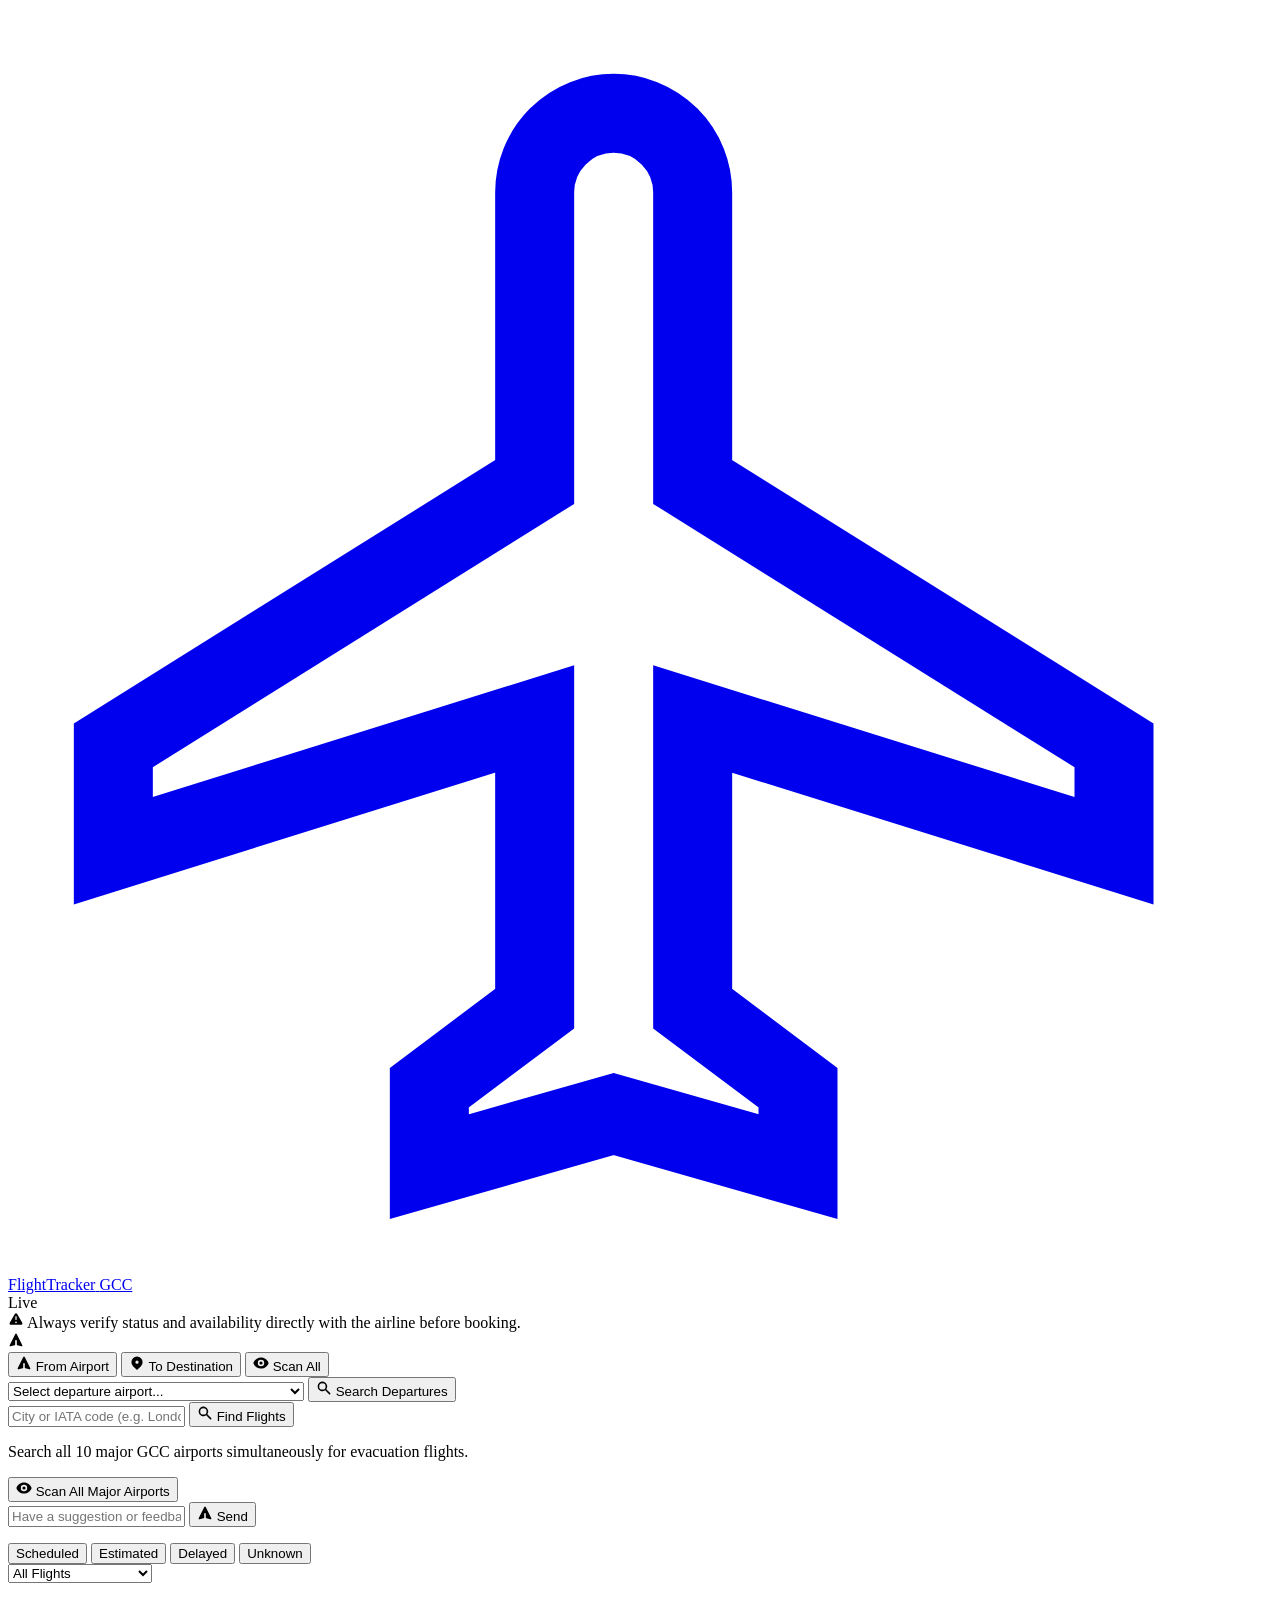
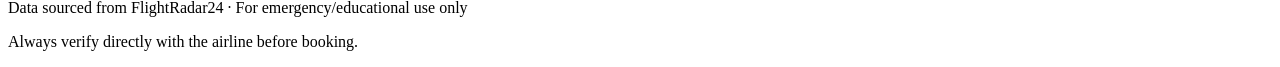
==== commit 7022793f: "Replace static Muscat banner with dynamic per-airport departure counts Shows live flight counts per " ====
--- a/public/index.html
+++ b/public/index.html
@@ -43,10 +43,10 @@
         Always verify status and availability directly with the airline before booking.
     </div>
 
-    <!-- Operational status banners -->
-    <div class="ops-banner ops-banner-open">
-        <svg viewBox="0 0 20 20" fill="currentColor" width="16" height="16"><path fill-rule="evenodd" d="M10 18a8 8 0 100-16 8 8 0 000 16zm3.707-9.293a1 1 0 00-1.414-1.414L9 10.586 7.707 9.293a1 1 0 00-1.414 1.414l2 2a1 1 0 001.414 0l4-4z" clip-rule="evenodd"/></svg>
-        <span><strong>Muscat (MCT)</strong> is now operational &mdash; flights available from Muscat International Airport</span>
+    <!-- Per-airport departure counts (populated dynamically after data loads) -->
+    <div id="airport-departures-banner" class="ops-banner ops-banner-open hidden">
+        <svg viewBox="0 0 20 20" fill="currentColor" width="16" height="16"><path d="M10.894 2.553a1 1 0 00-1.788 0l-7 14a1 1 0 001.169 1.409l5-1.429A1 1 0 009 15.571V11a1 1 0 112 0v4.571a1 1 0 00.725.962l5 1.428a1 1 0 001.17-1.408l-7-14z"/></svg>
+        <span id="airport-departures-content"></span>
     </div>
 
     <main>
@@ -615,6 +615,31 @@
         const DEPARTED_BANNER_AIRPORTS = MAJOR_AIRPORTS;
 
         function updateDepartedSummary() {
+            // --- Top banner: per-airport flight counts ---
+            const banner = document.getElementById('airport-departures-banner');
+            const bannerContent = document.getElementById('airport-departures-content');
+            if (lastData && Object.keys(lastData).length > 0) {
+                const chips = DEPARTED_BANNER_AIRPORTS
+                    .filter(iata => lastData[iata])
+                    .map(iata => {
+                        const info = lastData[iata];
+                        const flightCount = (info.flights || []).length;
+                        const departed = info.departed_today || 0;
+                        const cls = flightCount > 0 ? 'dep-chip dep-chip-active' : 'dep-chip dep-chip-zero';
+                        const depTag = departed > 0 ? ` <small style="opacity:0.7">(${departed} dep)</small>` : '';
+                        return `<span class="${cls}"><strong>${esc(iata)}</strong> ${flightCount} flights${depTag}</span>`;
+                    });
+                if (chips.length > 0) {
+                    bannerContent.innerHTML = `<strong>Departures per airport:</strong> ` + chips.join('');
+                    banner.classList.remove('hidden');
+                } else {
+                    banner.classList.add('hidden');
+                }
+            } else {
+                banner.classList.add('hidden');
+            }
+
+            // --- Departed summary row ---
             const el = document.getElementById('departed-summary');
             if (!lastData) { el.classList.add('hidden'); return; }
 
@@ -629,14 +654,14 @@
             if (items.length === 0) { el.classList.add('hidden'); return; }
 
             const totalDeparted = items.reduce((s, i) => s + i.count, 0);
-            const activeCount = items.filter(i => i.count > 0).length;
-            const label = `<span class="dep-label"><svg viewBox="0 0 20 20" fill="currentColor" width="14" height="14"><path d="M10.894 2.553a1 1 0 00-1.788 0l-7 14a1 1 0 001.169 1.409l5-1.429A1 1 0 009 15.571V11a1 1 0 112 0v4.571a1 1 0 00.725.962l5 1.428a1 1 0 001.17-1.408l-7-14z"/></svg> Departures (12h):</span>`;
-            const chips = items.map(({ iata, count }) => {
-                const cls = count > 0 ? 'dep-chip dep-chip-active' : 'dep-chip dep-chip-zero';
-                return `<span class="${cls}"><strong>${iata}</strong> ${count}</span>`;
+            if (totalDeparted === 0) { el.classList.add('hidden'); return; }
+
+            const label = `<span class="dep-label"><svg viewBox="0 0 20 20" fill="currentColor" width="14" height="14"><path d="M10.894 2.553a1 1 0 00-1.788 0l-7 14a1 1 0 001.169 1.409l5-1.429A1 1 0 009 15.571V11a1 1 0 112 0v4.571a1 1 0 00.725.962l5 1.428a1 1 0 001.17-1.408l-7-14z"/></svg> Departed (12h):</span>`;
+            const depChips = items.filter(i => i.count > 0).map(({ iata, count }) => {
+                return `<span class="dep-chip dep-chip-active"><strong>${iata}</strong> ${count}</span>`;
             }).join('');
 
-            el.innerHTML = label + chips;
+            el.innerHTML = label + depChips;
             el.classList.remove('hidden');
         }
 
@@ -855,9 +880,11 @@
                     <td class="cell-aircraft">${esc(flight.aircraft_type || '\u2014')}</td>
                     <td class="cell-avail">${getAvailabilityHtml(airport, flight)}</td>
                     <td class="cell-actions">
-                        <a href="${esc(skyscannerUrl)}" target="_blank" rel="noopener" class="btn-action btn-sky" title="Skyscanner">Sky</a>
-                        <a href="${esc(kayakUrl)}" target="_blank" rel="noopener" class="btn-action btn-kayak" title="KAYAK">Kayak</a>
-                        ${airlineUrl ? `<a href="${esc(airlineUrl)}" target="_blank" rel="noopener" class="btn-action btn-airline" title="Airline website">Airline</a>` : ''}
+                        ${airlineUrl
+                            ? `<a href="${esc(airlineUrl)}" target="_blank" rel="noopener" class="btn-action btn-airline" title="Book on airline website">Book</a>`
+                            : `<a href="${esc(gfUrl)}" target="_blank" rel="noopener" class="btn-action btn-airline" title="Search on Google Flights">Book</a>`}
+                        <a href="${esc(kayakUrl)}" target="_blank" rel="noopener" class="btn-action btn-kayak" title="Compare on KAYAK">Kayak</a>
+                        <a href="${esc(skyscannerUrl)}" target="_blank" rel="noopener" class="btn-action btn-sky" title="Compare on Skyscanner">Sky</a>
                     </td>
                 `;
                 tbody.appendChild(row);
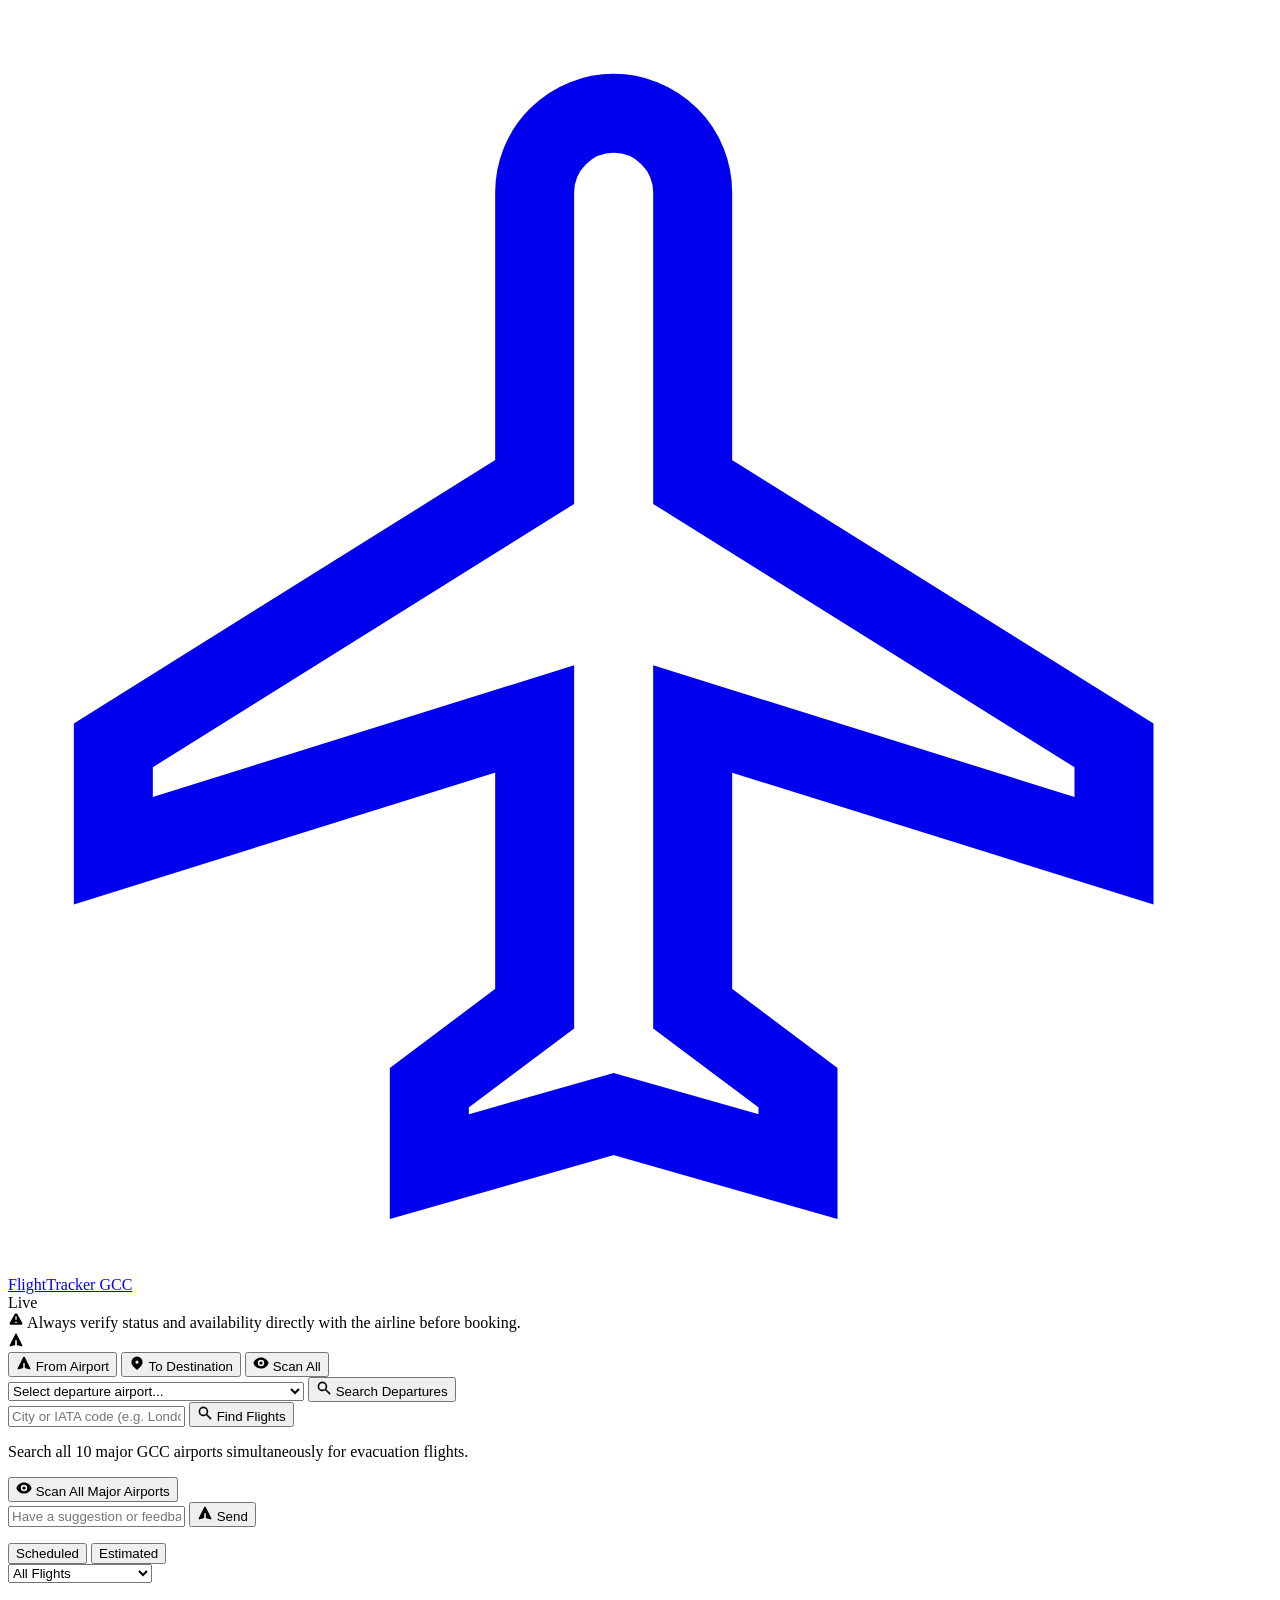
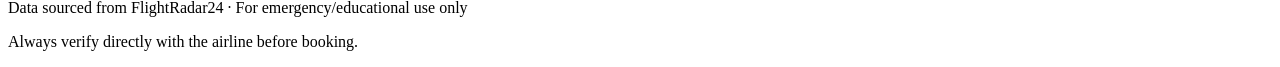
==== commit af51d004: "Add hourly banner refresh, remove dead Delayed/Unknown filters Banner refresh: - Departure banner no" ====
--- a/public/index.html
+++ b/public/index.html
@@ -141,8 +141,6 @@
             <div class="status-pills">
                 <button class="status-pill active" data-status="scheduled" onclick="toggleStatusPill(this)">Scheduled</button>
                 <button class="status-pill active" data-status="estimated" onclick="toggleStatusPill(this)">Estimated</button>
-                <button class="status-pill" data-status="delayed" onclick="toggleStatusPill(this)">Delayed</button>
-                <button class="status-pill" data-status="unknown" onclick="toggleStatusPill(this)">Unknown</button>
             </div>
             <div class="filter-meta">
                 <select id="filter-availability" class="filter-select">
@@ -333,6 +331,43 @@
             }
         }
 
+        // ---- Hourly departure banner refresh (independent of main search) ----
+        const BANNER_REFRESH_MS = 3600000; // 1 hour
+        let bannerRefreshTimer = null;
+
+        async function refreshDepartureBanner() {
+            try {
+                const promises = MAJOR_AIRPORTS.map(async (iata) => {
+                    try {
+                        const resp = await fetchWithTimeout(`${API_BASE}/departures/${iata}`, 20000);
+                        const data = await safeJson(resp);
+                        if (!data.error && data.flights) {
+                            // Update lastData for this airport (merge, don't overwrite other airports)
+                            if (!lastData) lastData = {};
+                            lastData[iata] = {
+                                airport_name: data.airport_name,
+                                city: data.city,
+                                flights: data.flights,
+                                departed_today: data.departed_today || 0,
+                            };
+                        }
+                    } catch (e) { /* individual airport failure is OK */ }
+                });
+                await Promise.all(promises);
+                updateDepartedSummary();
+            } catch (e) { /* banner refresh is best-effort */ }
+        }
+
+        function startBannerRefresh() {
+            if (bannerRefreshTimer) clearInterval(bannerRefreshTimer);
+            // Initial load of banner data
+            refreshDepartureBanner();
+            bannerRefreshTimer = setInterval(refreshDepartureBanner, BANNER_REFRESH_MS);
+        }
+
+        // Start banner refresh on page load
+        startBannerRefresh();
+
         // ---- Filters ----
 
         function getStatusFilters() {
@@ -351,11 +386,10 @@
 
         function filterFlights(flights) {
             const allowed = getStatusFilters();
+            if (allowed.length === 0) return flights; // no pills active = show all
             return flights.filter(f => {
                 const s = f.status.toLowerCase();
-                if (allowed.includes(s)) return true;
-                if (allowed.includes('unknown') && !['scheduled', 'estimated', 'delayed', 'canceled', 'cancelled', 'diverted', 'landed'].includes(s)) return true;
-                return false;
+                return allowed.includes(s);
             });
         }
 
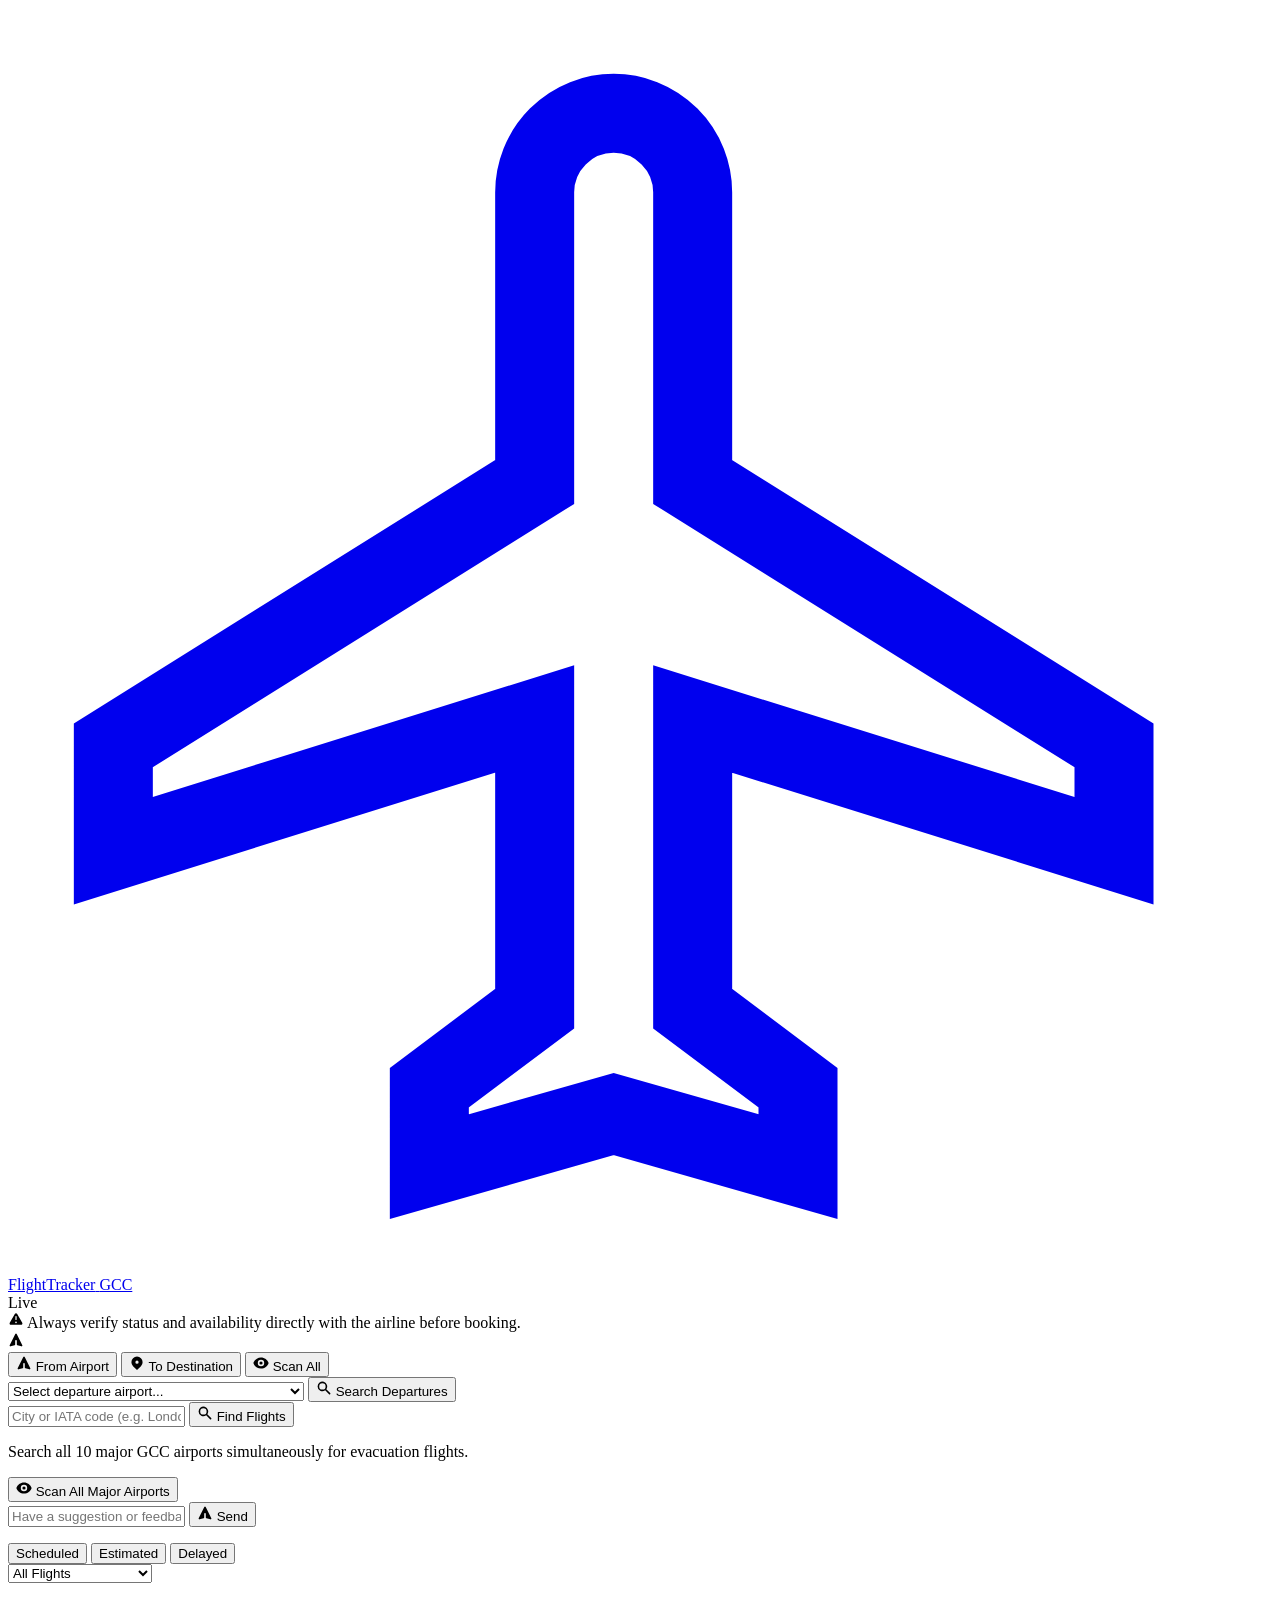
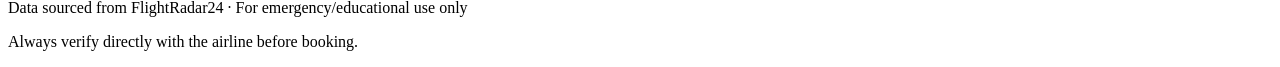
==== commit 98378c35: "Add real-time delay detection from FR24 timestamps Delays: - Compare scheduled vs estimated departur" ====
--- a/public/index.html
+++ b/public/index.html
@@ -141,6 +141,7 @@
             <div class="status-pills">
                 <button class="status-pill active" data-status="scheduled" onclick="toggleStatusPill(this)">Scheduled</button>
                 <button class="status-pill active" data-status="estimated" onclick="toggleStatusPill(this)">Estimated</button>
+                <button class="status-pill active" data-status="delayed" onclick="toggleStatusPill(this)">Delayed</button>
             </div>
             <div class="filter-meta">
                 <select id="filter-availability" class="filter-select">
@@ -891,8 +892,10 @@
                 const verification = verificationCache[fn];
                 const isCancelled = verification && verification.is_cancelled;
 
-                const statusClass = isCancelled ? 'status-cancelled' : getStatusClass(flight.status);
-                const statusText = isCancelled ? 'Cancelled' : flight.status;
+                const isDelayed = flight.delay_minutes > 0;
+                const statusClass = isCancelled ? 'status-cancelled' : isDelayed ? 'status-delayed' : getStatusClass(flight.status);
+                const delayLabel = isDelayed ? ` (~${flight.delay_minutes >= 60 ? Math.round(flight.delay_minutes / 60) + 'h' : flight.delay_minutes + 'min'})` : '';
+                const statusText = isCancelled ? 'Cancelled' : isDelayed ? `Delayed${delayLabel}` : flight.status;
                 const depDate = flight.scheduled_departure.split(' ')[0] || '';
                 const gfUrl = buildGoogleFlightsUrl(airport, flight.destination_iata, depDate, flight.airline_icao);
                 const airlineUrl = buildAirlineUrl(flight.airline_icao, airport, flight.destination_iata, depDate);
@@ -900,6 +903,7 @@
                 const skyscannerUrl = buildSkyscannerUrl(airport, flight.destination_iata, depDate);
                 const row = document.createElement('tr');
                 if (isCancelled) row.classList.add('flight-cancelled');
+                if (isDelayed) row.classList.add('flight-delayed');
                 row.innerHTML = `
                     <td>
                         <span class="cell-flight-num">${esc(flight.flight_number)}</span>
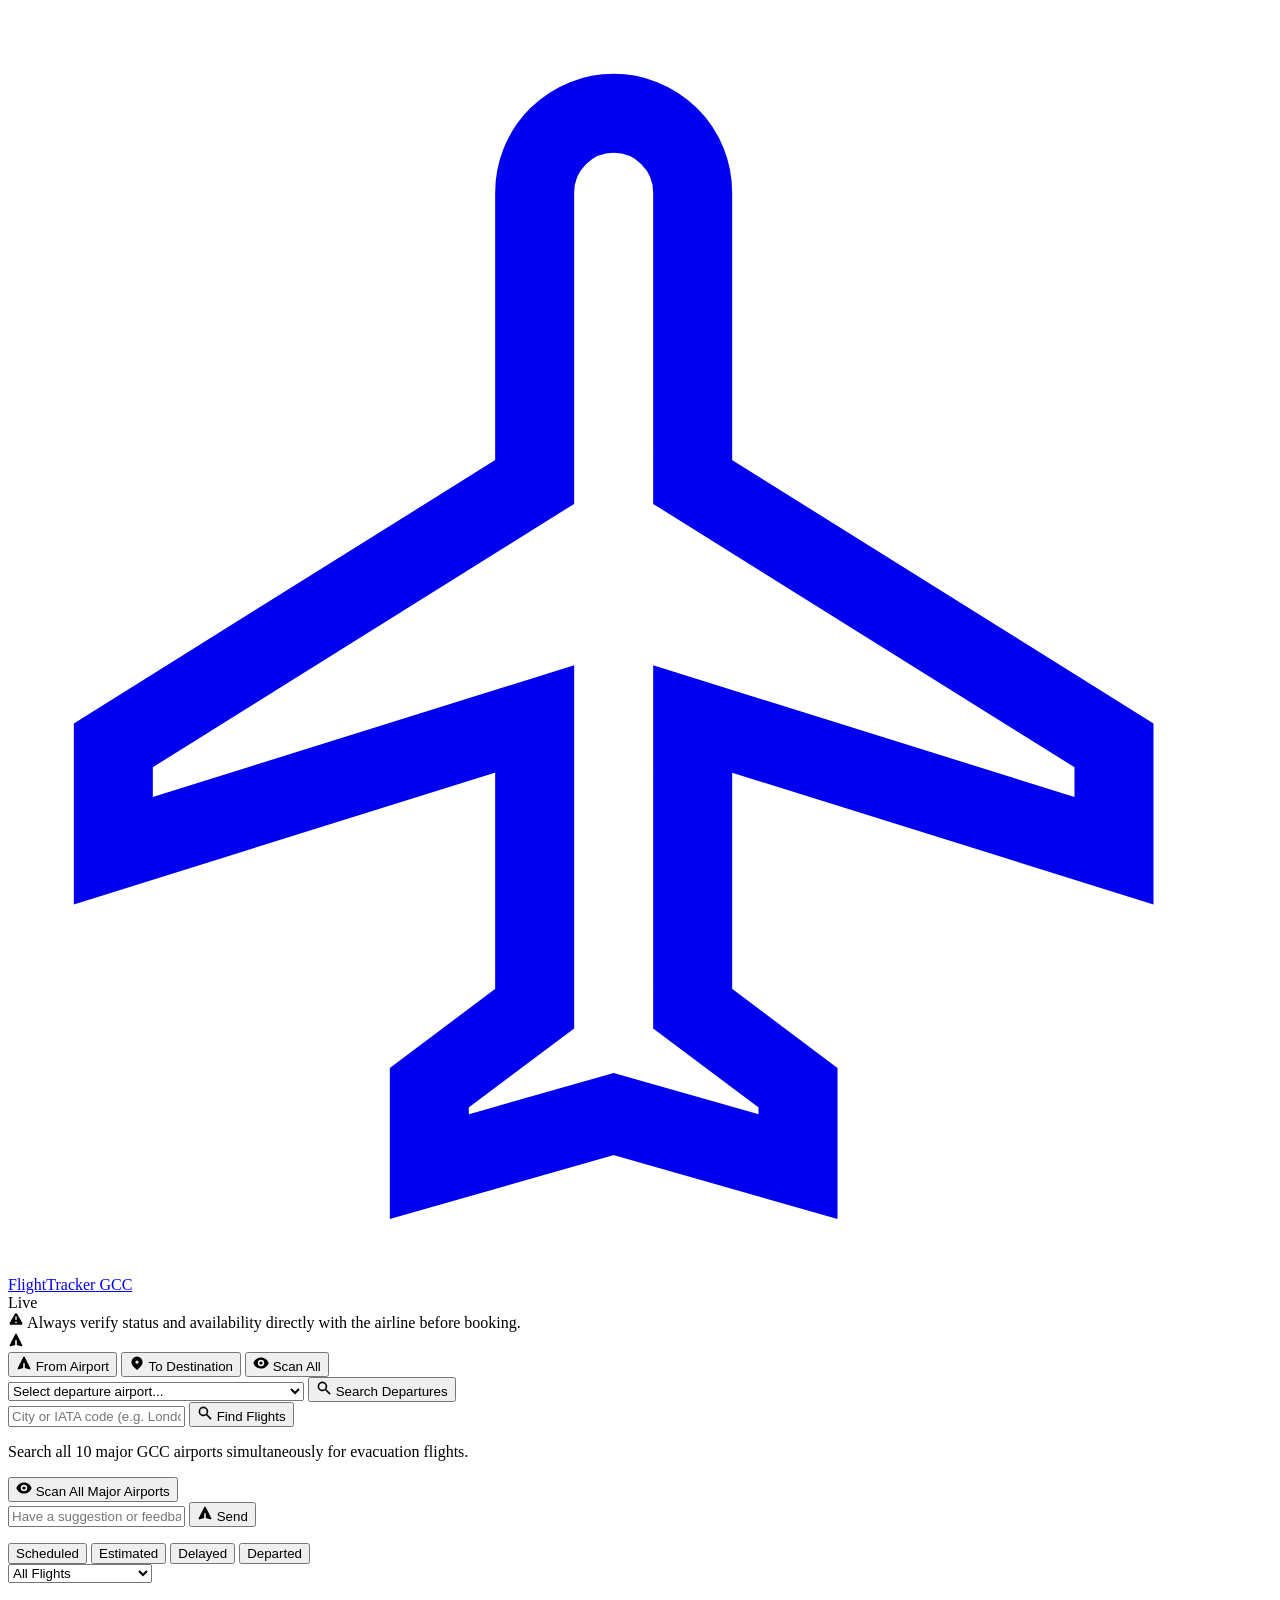
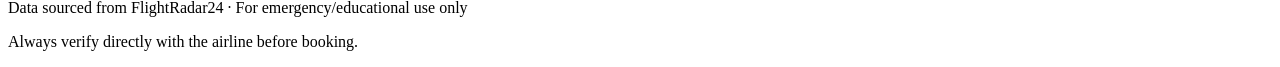
==== commit 714d9044: "Show departed flights on home page, reduce window to 6 hours Backend: - Stop filtering out departed/" ====
--- a/public/index.html
+++ b/public/index.html
@@ -142,6 +142,7 @@
                 <button class="status-pill active" data-status="scheduled" onclick="toggleStatusPill(this)">Scheduled</button>
                 <button class="status-pill active" data-status="estimated" onclick="toggleStatusPill(this)">Estimated</button>
                 <button class="status-pill active" data-status="delayed" onclick="toggleStatusPill(this)">Delayed</button>
+                <button class="status-pill" data-status="departed" onclick="toggleStatusPill(this)">Departed</button>
             </div>
             <div class="filter-meta">
                 <select id="filter-availability" class="filter-select">
@@ -1098,6 +1099,7 @@
                 case 'scheduled': return 'status-scheduled';
                 case 'estimated': return 'status-estimated';
                 case 'delayed': return 'status-delayed';
+                case 'departed': case 'landed': return 'status-departed';
                 default: return 'status-unknown';
             }
         }
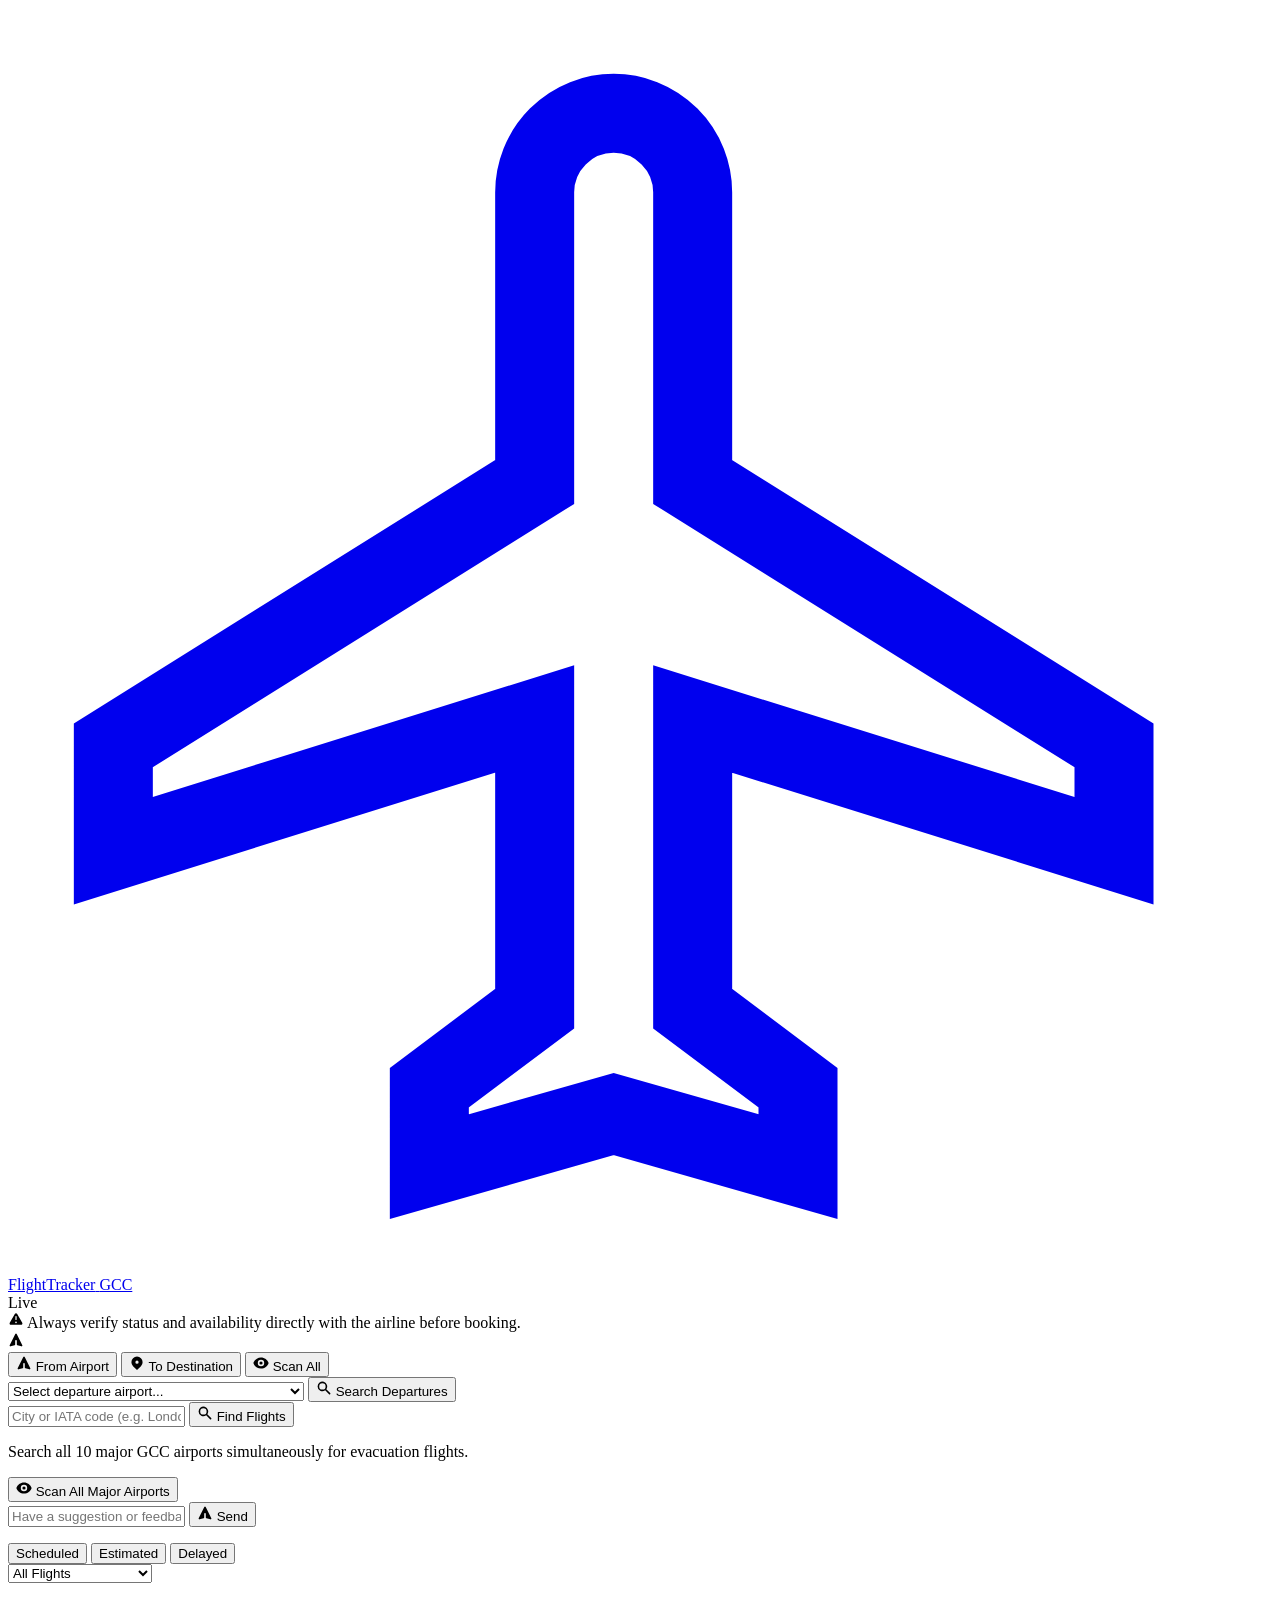
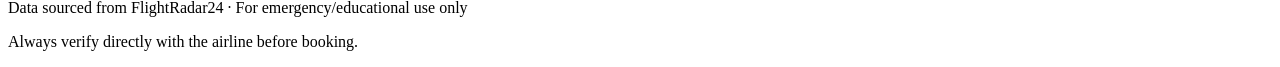
==== commit 77bcbf06: "Show per-airport departed counts (6h) in banner, remove Departed filter - Top banner now shows "Depa" ====
--- a/public/index.html
+++ b/public/index.html
@@ -142,7 +142,6 @@
                 <button class="status-pill active" data-status="scheduled" onclick="toggleStatusPill(this)">Scheduled</button>
                 <button class="status-pill active" data-status="estimated" onclick="toggleStatusPill(this)">Estimated</button>
                 <button class="status-pill active" data-status="delayed" onclick="toggleStatusPill(this)">Delayed</button>
-                <button class="status-pill" data-status="departed" onclick="toggleStatusPill(this)">Departed</button>
             </div>
             <div class="filter-meta">
                 <select id="filter-availability" class="filter-select">
@@ -651,22 +650,25 @@
         const DEPARTED_BANNER_AIRPORTS = MAJOR_AIRPORTS;
 
         function updateDepartedSummary() {
-            // --- Top banner: per-airport flight counts ---
+            // --- Top banner: per-airport departed counts (6h) ---
             const banner = document.getElementById('airport-departures-banner');
             const bannerContent = document.getElementById('airport-departures-content');
+
+            // Hide the old departed-summary row (replaced by banner)
+            const oldSummary = document.getElementById('departed-summary');
+            if (oldSummary) oldSummary.classList.add('hidden');
+
             if (lastData && Object.keys(lastData).length > 0) {
                 const chips = DEPARTED_BANNER_AIRPORTS
                     .filter(iata => lastData[iata])
                     .map(iata => {
                         const info = lastData[iata];
-                        const flightCount = (info.flights || []).length;
                         const departed = info.departed_today || 0;
-                        const cls = flightCount > 0 ? 'dep-chip dep-chip-active' : 'dep-chip dep-chip-zero';
-                        const depTag = departed > 0 ? ` <small style="opacity:0.7">(${departed} dep)</small>` : '';
-                        return `<span class="${cls}"><strong>${esc(iata)}</strong> ${flightCount} flights${depTag}</span>`;
+                        const cls = departed > 0 ? 'dep-chip dep-chip-active' : 'dep-chip dep-chip-zero';
+                        return `<span class="${cls}"><strong>${esc(iata)}</strong> ${departed}</span>`;
                     });
                 if (chips.length > 0) {
-                    bannerContent.innerHTML = `<strong>Departures per airport:</strong> ` + chips.join('');
+                    bannerContent.innerHTML = `<strong>Departed (6h):</strong> ` + chips.join('');
                     banner.classList.remove('hidden');
                 } else {
                     banner.classList.add('hidden');
@@ -674,31 +676,6 @@
             } else {
                 banner.classList.add('hidden');
             }
-
-            // --- Departed summary row ---
-            const el = document.getElementById('departed-summary');
-            if (!lastData) { el.classList.add('hidden'); return; }
-
-            const items = [];
-            for (const iata of DEPARTED_BANNER_AIRPORTS) {
-                const info = lastData[iata];
-                if (!info) continue;
-                const count = info.departed_today || 0;
-                items.push({ iata, count });
-            }
-
-            if (items.length === 0) { el.classList.add('hidden'); return; }
-
-            const totalDeparted = items.reduce((s, i) => s + i.count, 0);
-            if (totalDeparted === 0) { el.classList.add('hidden'); return; }
-
-            const label = `<span class="dep-label"><svg viewBox="0 0 20 20" fill="currentColor" width="14" height="14"><path d="M10.894 2.553a1 1 0 00-1.788 0l-7 14a1 1 0 001.169 1.409l5-1.429A1 1 0 009 15.571V11a1 1 0 112 0v4.571a1 1 0 00.725.962l5 1.428a1 1 0 001.17-1.408l-7-14z"/></svg> Departed (12h):</span>`;
-            const depChips = items.filter(i => i.count > 0).map(({ iata, count }) => {
-                return `<span class="dep-chip dep-chip-active"><strong>${iata}</strong> ${count}</span>`;
-            }).join('');
-
-            el.innerHTML = label + depChips;
-            el.classList.remove('hidden');
         }
 
         function applyFiltersAndRender() {
@@ -971,7 +948,6 @@
                     <span class="airport-detail">${esc(info.city)} &middot; ${esc(info.airport_name)}</span>
                 </div>
                 <div class="airport-header-badges">
-                    <span class="airport-departed-count"></span>
                     <span class="airport-flight-count"></span>
                 </div>
             `;
@@ -1051,16 +1027,6 @@
 
                 section.querySelector('.airport-flight-count').textContent = `${info.count} flights`;
 
-                const departedBadge = section.querySelector('.airport-departed-count');
-                const departed = info.departed_today || 0;
-                if (departed > 0) {
-                    departedBadge.innerHTML = `<svg viewBox="0 0 20 20" fill="currentColor" width="12" height="12"><path fill-rule="evenodd" d="M10 18a8 8 0 100-16 8 8 0 000 16zm3.707-9.293a1 1 0 00-1.414-1.414L9 10.586 7.707 9.293a1 1 0 00-1.414 1.414l2 2a1 1 0 001.414 0l4-4z" clip-rule="evenodd"/></svg> ${departed} departed`;
-                    departedBadge.className = 'airport-departed-count departed-active';
-                } else {
-                    departedBadge.textContent = 'No departures yet';
-                    departedBadge.className = 'airport-departed-count departed-none';
-                }
-
                 const table = section.querySelector('table');
                 const oldTbody = table.querySelector('tbody');
                 table.replaceChild(buildTbody(pageFlights, airport), oldTbody);
@@ -1099,7 +1065,7 @@
                 case 'scheduled': return 'status-scheduled';
                 case 'estimated': return 'status-estimated';
                 case 'delayed': return 'status-delayed';
-                case 'departed': case 'landed': return 'status-departed';
+                case 'departed': return 'status-departed';
                 default: return 'status-unknown';
             }
         }
